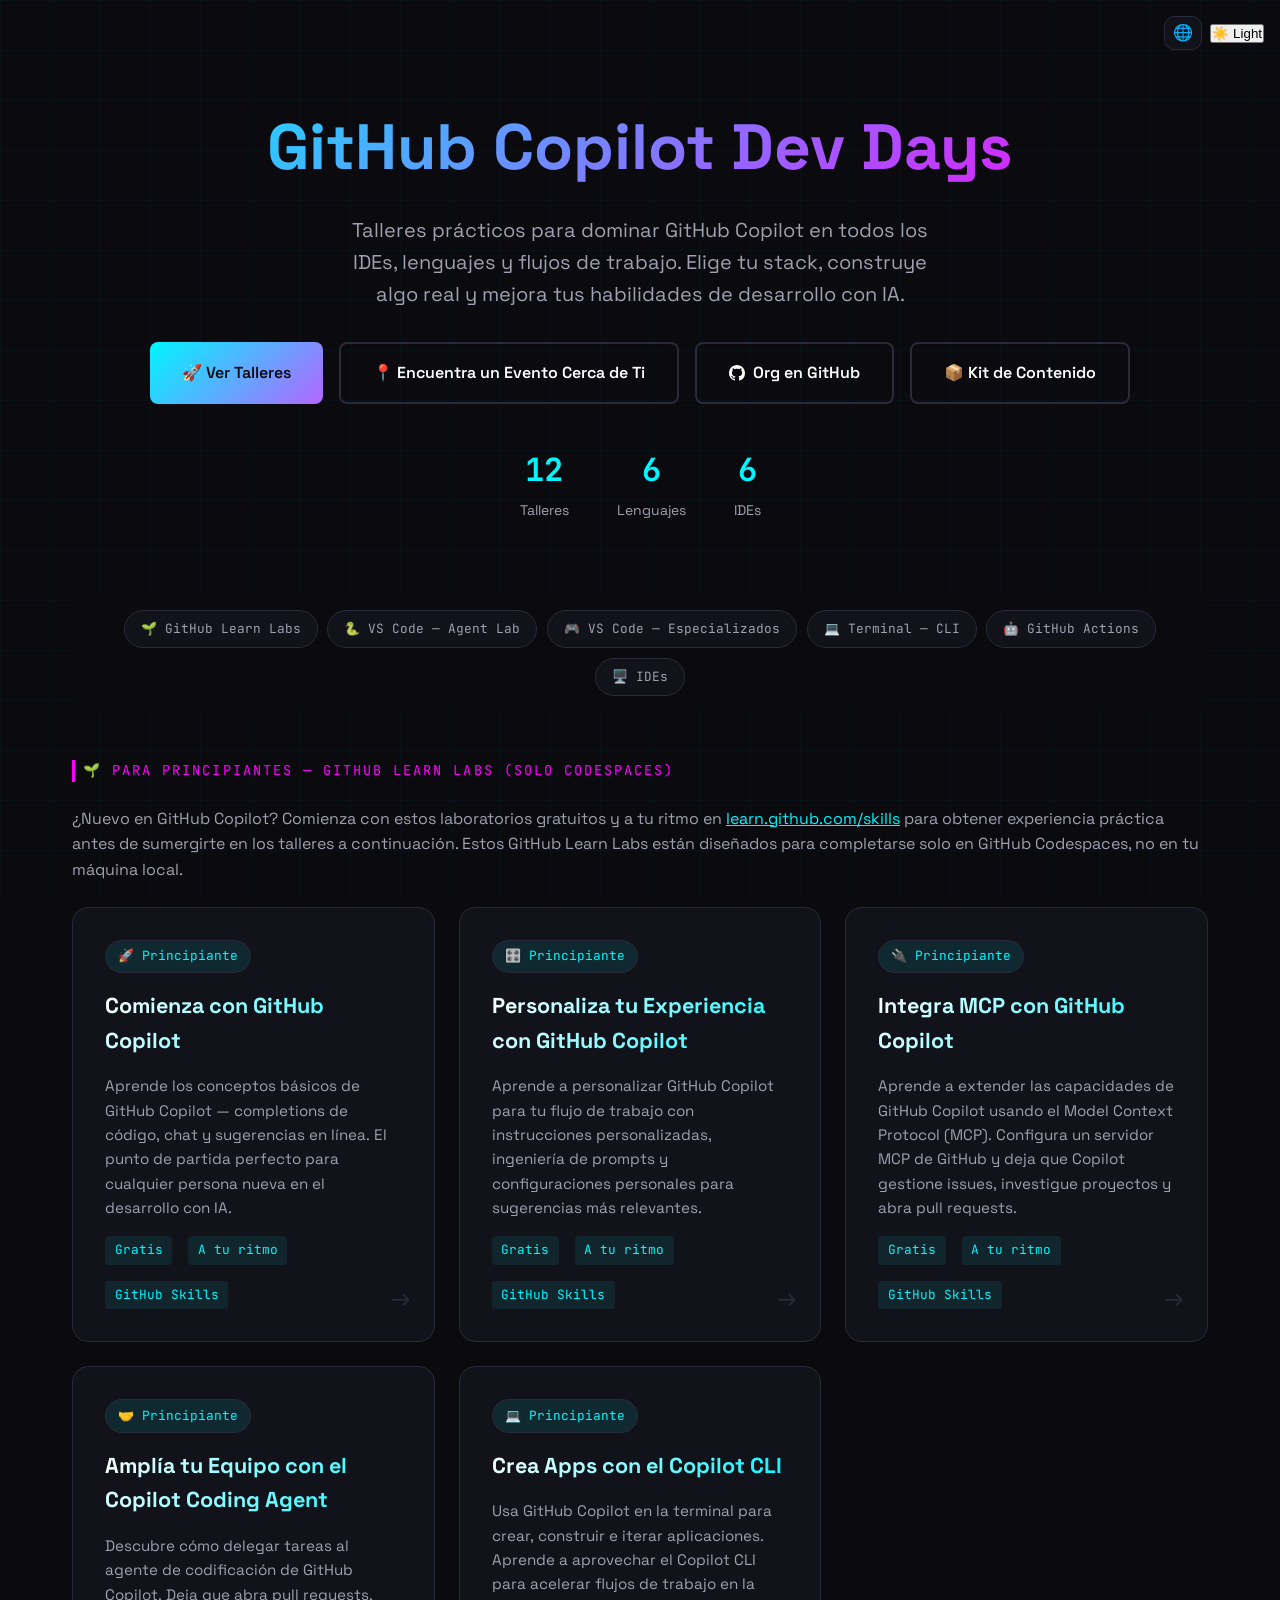
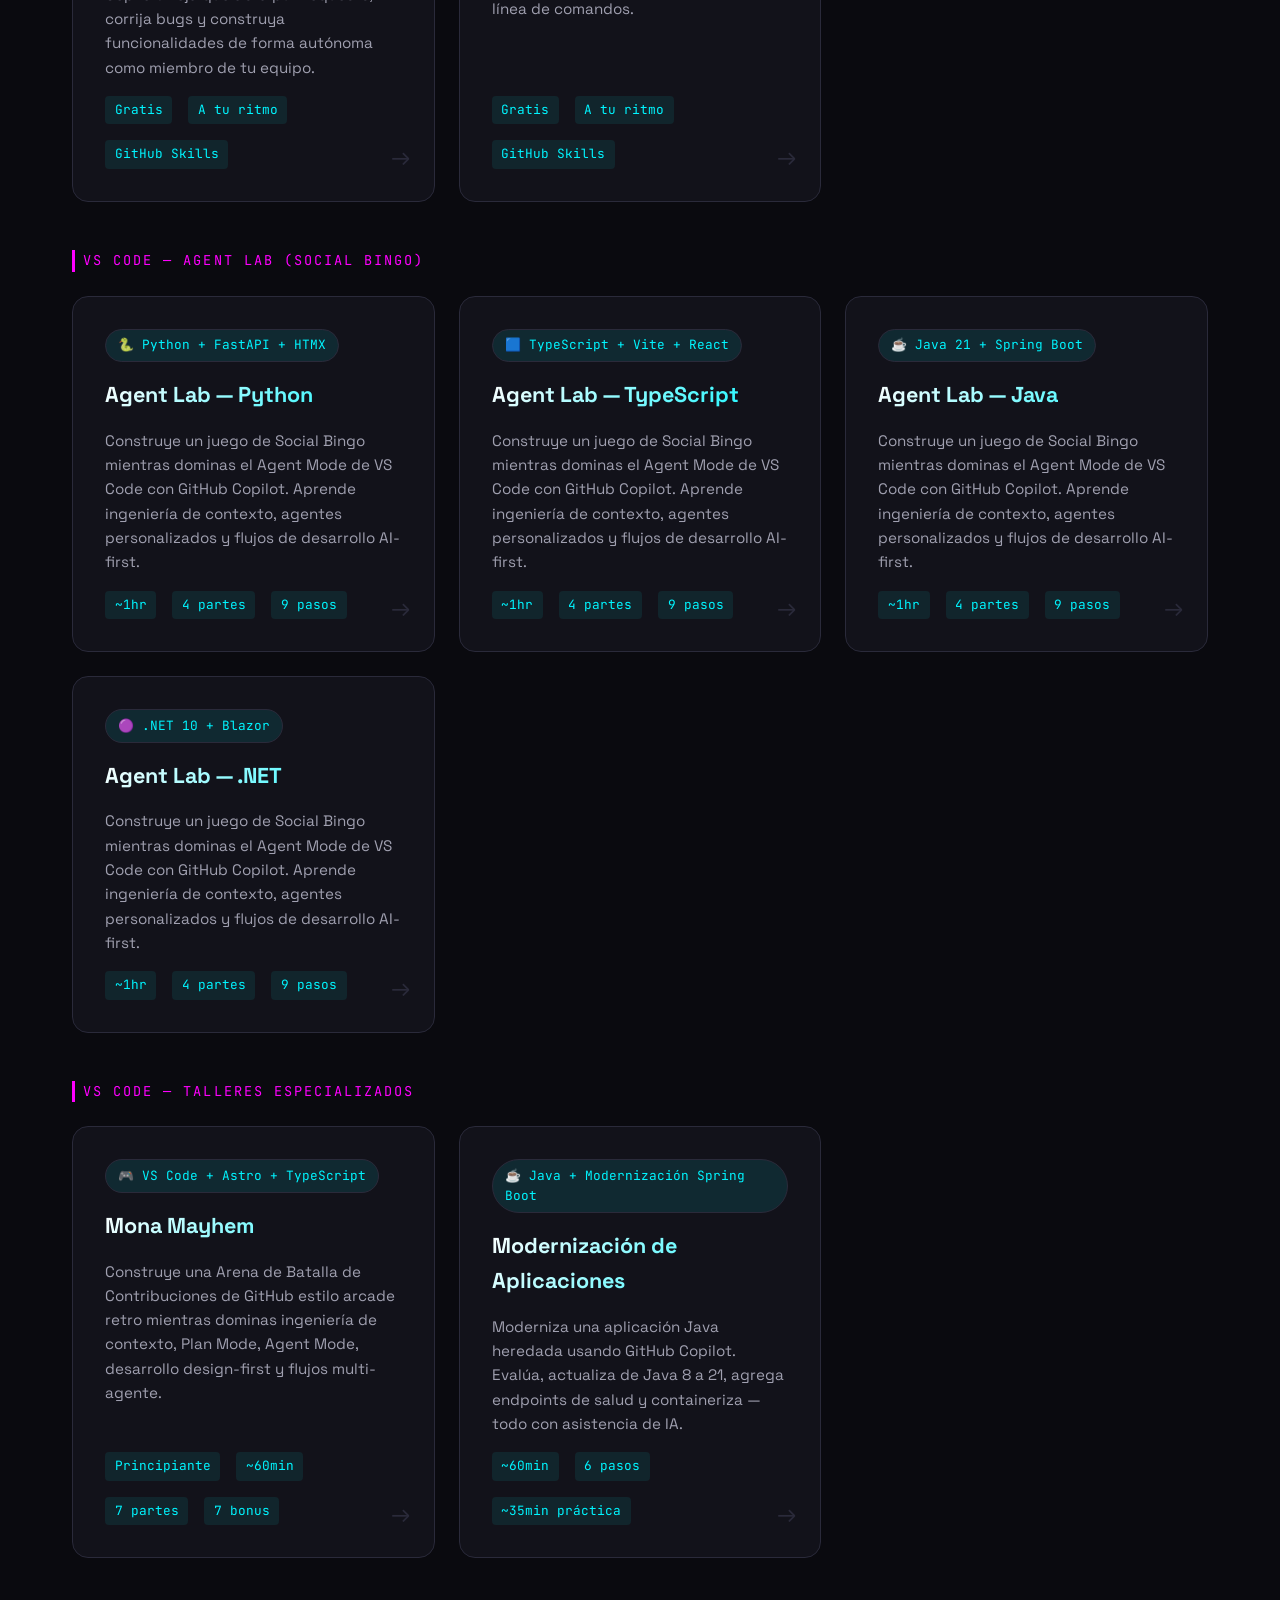
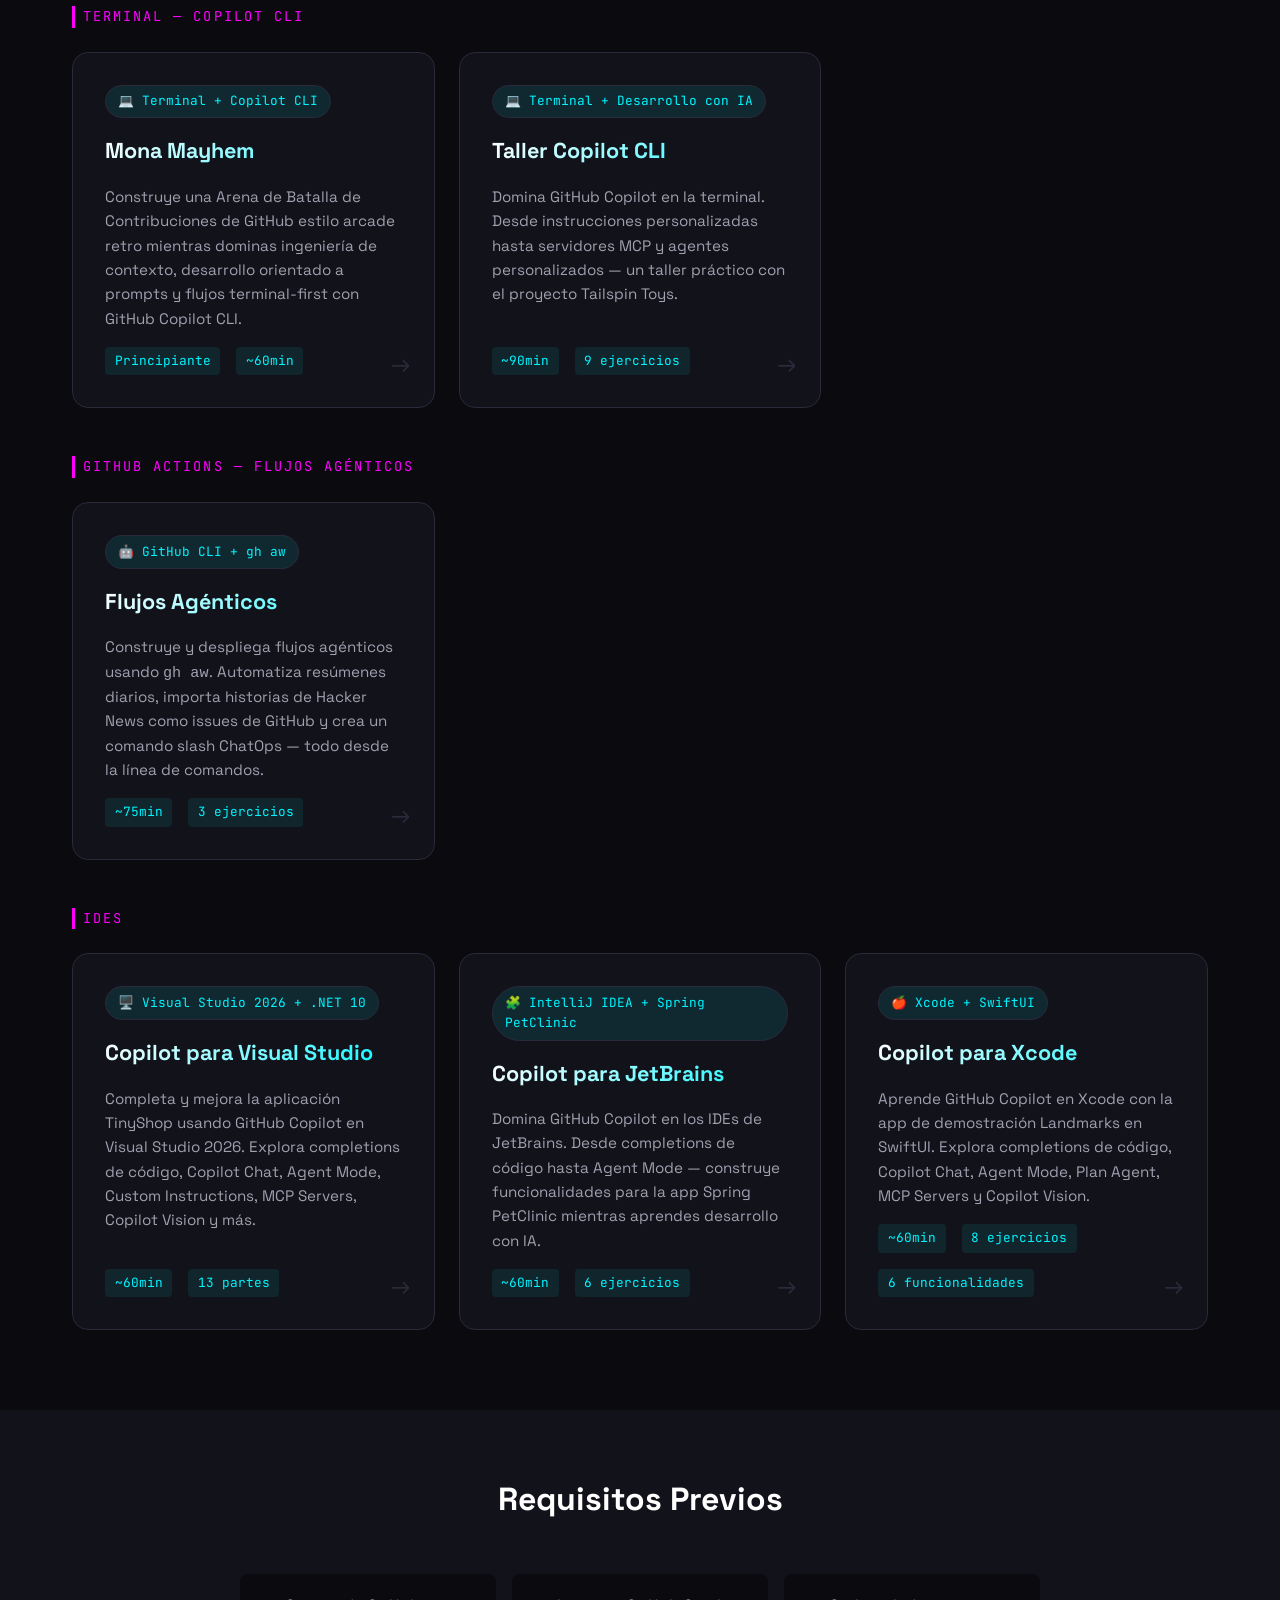
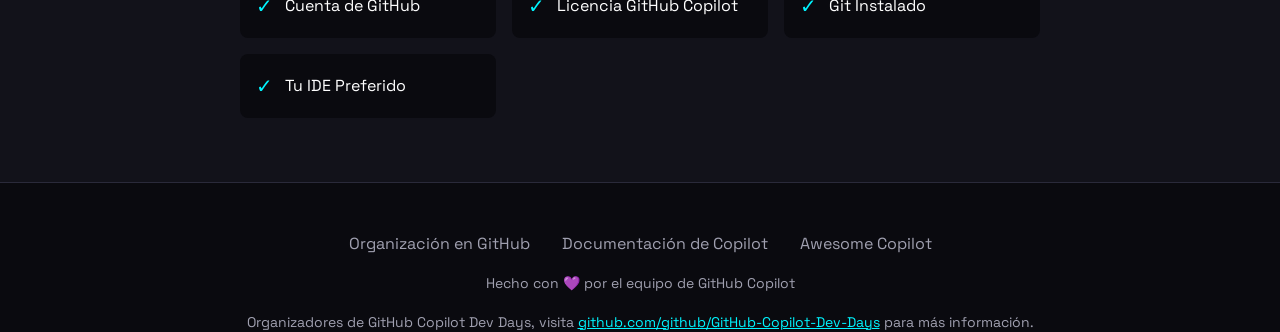
==== es/index.html @ 99388394 "Remove Google Analytics Co-authored-by: Copilot App <223556219+Copilot@users.noreply.github.com>  Co" ====
<!DOCTYPE html>
<html lang="es">
<head>
    <meta charset="UTF-8">
    <meta name="viewport" content="width=device-width, initial-scale=1.0">
    <title>GitHub Copilot Dev Days</title>
    <link rel="preconnect" href="https://fonts.googleapis.com">
    <link href="https://fonts.googleapis.com/css2?family=Space+Grotesk:wght@400;500;600;700&family=JetBrains+Mono:wght@400;600&display=swap" rel="stylesheet">
    <link rel="stylesheet" href="../styles.css">
    <link rel="stylesheet" href="../light-theme.css">
    <script src="../theme-toggle.js"></script>
    <link rel="alternate" hreflang="en" href="https://copilot-dev-days.github.io/">
    <link rel="alternate" hreflang="pt-BR" href="https://copilot-dev-days.github.io/pt_BR/">
    <link rel="alternate" hreflang="es" href="https://copilot-dev-days.github.io/es/">
    <link rel="alternate" hreflang="x-default" href="https://copilot-dev-days.github.io/">
    <style>
        .workshop-grid { display: grid; grid-template-columns: repeat(auto-fill, minmax(340px, 1fr)); gap: 1.5rem; max-width: 1200px; margin: 0 auto; }
        .workshop-card { background: var(--bg-card); border: 1px solid var(--border-color); border-radius: 16px; padding: 2rem; text-decoration: none; color: inherit; transition: all 0.3s ease; display: flex; flex-direction: column; gap: 1rem; position: relative; overflow: hidden; }
        .workshop-card:hover { border-color: var(--neon-magenta); transform: translateY(-6px); box-shadow: 0 20px 60px rgba(255,0,255,0.15); }
        .workshop-card::before { content: ''; position: absolute; top: 0; left: 0; right: 0; height: 3px; background: linear-gradient(90deg, var(--neon-cyan), var(--neon-magenta)); opacity: 0; transition: opacity 0.3s ease; }
        .workshop-card:hover::before { opacity: 1; }
        .card-badge { display: inline-block; padding: 0.35rem 0.75rem; background: rgba(0,245,255,0.1); border: 1px solid var(--border-color); border-radius: 50px; font-size: 0.8rem; color: var(--neon-cyan); font-family: 'JetBrains Mono', monospace; width: fit-content; }
        .card-title { font-size: 1.35rem; font-weight: 700; background: linear-gradient(135deg, var(--text-primary), var(--neon-cyan)); -webkit-background-clip: text; -webkit-text-fill-color: transparent; background-clip: text; }
        .card-desc { color: var(--text-secondary); font-size: 0.95rem; line-height: 1.6; flex: 1; }
        .card-meta { display: flex; gap: 1rem; flex-wrap: wrap; margin-top: auto; }
        .card-tag { font-family: 'JetBrains Mono', monospace; font-size: 0.8rem; color: var(--neon-cyan); padding: 0.25rem 0.6rem; background: rgba(0,245,255,0.08); border-radius: 4px; }
        .card-arrow { position: absolute; bottom: 1.5rem; right: 1.5rem; font-size: 1.5rem; color: var(--border-color); transition: all 0.3s ease; }
        .workshop-card:hover .card-arrow { color: var(--neon-magenta); transform: translateX(4px); }
        .section-subtitle { text-align: center; color: var(--text-secondary); max-width: 700px; margin: -1.5rem auto 3rem; font-size: 1.1rem; }
        .category-label { font-size: 0.85rem; text-transform: uppercase; letter-spacing: 0.15em; color: var(--neon-magenta); font-family: 'JetBrains Mono', monospace; margin-bottom: 1.5rem; padding-left: 0.5rem; border-left: 3px solid var(--neon-magenta); }
        .category-section { margin-bottom: 3rem; scroll-margin-top: 5rem; }
        .learn-labs-intro { text-align: left; margin: 0 0 1.5rem; color: var(--text-secondary); font-size: 1rem; line-height: 1.6; }
        .category-nav { display: flex; flex-wrap: wrap; justify-content: center; gap: 0.6rem; max-width: 1200px; margin: 0 auto 3rem; padding: 0 2rem; position: sticky; top: 0; z-index: 100; background: var(--bg-dark); padding-top: 1rem; padding-bottom: 1rem; }
        [data-theme="light"] .category-nav { background: var(--bg-dark); }
        .category-pill { display: inline-flex; align-items: center; gap: 0.4rem; padding: 0.5rem 1rem; background: var(--bg-card); border: 1px solid var(--border-color); border-radius: 50px; color: var(--text-secondary); font-family: 'JetBrains Mono', monospace; font-size: 0.8rem; text-decoration: none; transition: all 0.3s ease; cursor: pointer; white-space: nowrap; }
        .category-pill:hover, .category-pill.active { border-color: var(--neon-cyan); color: var(--neon-cyan); background: rgba(0,245,255,0.08); }
        @media (max-width: 768px) { .category-nav { gap: 0.4rem; } .category-pill { font-size: 0.7rem; padding: 0.4rem 0.75rem; } }
        .org-link { display: inline-flex; align-items: center; gap: 0.5rem; color: var(--text-secondary); text-decoration: none; font-size: 0.9rem; transition: color 0.3s ease; }
        .org-link:hover { color: var(--neon-cyan); }
        .org-link svg { width: 20px; height: 20px; fill: currentColor; }
        @media (max-width: 768px) {
            .workshop-grid { grid-template-columns: 1fr; }
        }
    </style>
</head>
<body>
    <div style="position:fixed;top:1rem;right:1rem;z-index:1000;display:flex;gap:0.5rem;align-items:center;">
        <div class="locale-picker" id="localePicker">
            <button type="button" class="locale-toggle" aria-haspopup="listbox" aria-expanded="false" aria-label="Seleccionar idioma">🌐</button>
            <ul role="listbox" aria-label="Idioma">
                <li role="option" data-locale="en" aria-selected="false">🇬🇧 English</li>
                <li role="option" data-locale="es" aria-selected="true" class="active">🇪🇸 Español</li>
                <li role="option" data-locale="pt-BR" aria-selected="false">🇧🇷 Português (Brasil)</li>
            </ul>
        </div>
        <button class="theme-toggle" onclick="toggleTheme()">☀️ Light</button>
    </div>

    <section class="hero">
        <div class="container">
            <h1>GitHub Copilot Dev Days</h1>
            <p class="hero-subtitle">Talleres prácticos para dominar GitHub Copilot en todos los IDEs, lenguajes y flujos de trabajo. Elige tu stack, construye algo real y mejora tus habilidades de desarrollo con IA.</p>
            <div class="hero-cta">
                <a href="#workshops" class="btn btn-primary">🚀 Ver Talleres</a>
                <a href="https://luma.com/githubcopilotdevdays" class="btn btn-secondary" target="_blank">📍 Encuentra un Evento Cerca de Ti</a>
                <a href="https://github.com/copilot-dev-days" class="btn btn-secondary" target="_blank">
                    <svg width="16" height="16" viewBox="0 0 16 16" fill="currentColor"><path d="M8 0C3.58 0 0 3.58 0 8c0 3.54 2.29 6.53 5.47 7.59.4.07.55-.17.55-.38 0-.19-.01-.82-.01-1.49-2.01.37-2.53-.49-2.69-.94-.09-.23-.48-.94-.82-1.13-.28-.15-.68-.52-.01-.53.63-.01 1.08.58 1.23.82.72 1.21 1.87.87 2.33.66.07-.52.28-.87.51-1.07-1.78-.2-3.64-.89-3.64-3.95 0-.87.31-1.59.82-2.15-.08-.2-.36-1.02.08-2.12 0 0 .67-.21 2.2.82.64-.18 1.32-.27 2-.27.68 0 1.36.09 2 .27 1.53-1.04 2.2-.82 2.2-.82.44 1.1.16 1.92.08 2.12.51.56.82 1.27.82 2.15 0 3.07-1.87 3.75-3.65 3.95.29.25.54.73.54 1.48 0 1.07-.01 1.93-.01 2.2 0 .21.15.46.55.38A8.013 8.013 0 0016 8c0-4.42-3.58-8-8-8z"/></svg>
                    Org en GitHub
                </a>
                <a href="https://github.com/github/GitHub-Copilot-Dev-Days" class="btn btn-secondary" target="_blank">📦 Kit de Contenido</a>
            </div>
            <div class="stats">
                <div class="stat">
                    <div class="stat-value">12</div>
                    <div class="stat-label">Talleres</div>
                </div>
                <div class="stat">
                    <div class="stat-value">6</div>
                    <div class="stat-label">Lenguajes</div>
                </div>
                <div class="stat">
                    <div class="stat-value">6</div>
                    <div class="stat-label">IDEs</div>
                </div>
            </div>
        </div>
    </section>

    <section class="features" id="workshops">
        <div class="container">
            <nav class="category-nav" aria-label="Categorías de talleres">
                <a href="#cat-learn-labs" class="category-pill">🌱 GitHub Learn Labs</a>
                <a href="#cat-agent-lab" class="category-pill">🐍 VS Code — Agent Lab</a>
                <a href="#cat-specialized" class="category-pill">🎮 VS Code — Especializados</a>
                <a href="#cat-terminal" class="category-pill">💻 Terminal — CLI</a>
                <a href="#cat-actions" class="category-pill">🤖 GitHub Actions</a>
                <a href="#cat-ides" class="category-pill">🖥️ IDEs</a>
            </nav>

            <div class="category-section" id="cat-learn-labs">
                <div class="category-label">🌱 Para Principiantes — GitHub Learn Labs (solo Codespaces)</div>
                <p class="learn-labs-intro">¿Nuevo en GitHub Copilot? Comienza con estos laboratorios gratuitos y a tu ritmo en <a href="https://learn.github.com/skills" target="_blank" style="color:var(--neon-cyan);">learn.github.com/skills</a> para obtener experiencia práctica antes de sumergirte en los talleres a continuación. Estos GitHub Learn Labs están diseñados para completarse solo en GitHub Codespaces, no en tu máquina local.</p>
                <div class="workshop-grid">
                    <a href="https://github.com/skills/getting-started-with-github-copilot" class="workshop-card" target="_blank">
                        <span class="card-badge">🚀 Principiante</span>
                        <div class="card-title">Comienza con GitHub Copilot</div>
                        <p class="card-desc">Aprende los conceptos básicos de GitHub Copilot — completions de código, chat y sugerencias en línea. El punto de partida perfecto para cualquier persona nueva en el desarrollo con IA.</p>
                        <div class="card-meta">
                            <span class="card-tag">Gratis</span>
                            <span class="card-tag">A tu ritmo</span>
                            <span class="card-tag">GitHub Skills</span>
                        </div>
                        <span class="card-arrow">→</span>
                    </a>
                    <a href="https://github.com/skills/customize-your-github-copilot-experience" class="workshop-card" target="_blank">
                        <span class="card-badge">🎛️ Principiante</span>
                        <div class="card-title">Personaliza tu Experiencia con GitHub Copilot</div>
                        <p class="card-desc">Aprende a personalizar GitHub Copilot para tu flujo de trabajo con instrucciones personalizadas, ingeniería de prompts y configuraciones personales para sugerencias más relevantes.</p>
                        <div class="card-meta">
                            <span class="card-tag">Gratis</span>
                            <span class="card-tag">A tu ritmo</span>
                            <span class="card-tag">GitHub Skills</span>
                        </div>
                        <span class="card-arrow">→</span>
                    </a>
                    <a href="https://github.com/skills/integrate-mcp-with-copilot" class="workshop-card" target="_blank">
                        <span class="card-badge">🔌 Principiante</span>
                        <div class="card-title">Integra MCP con GitHub Copilot</div>
                        <p class="card-desc">Aprende a extender las capacidades de GitHub Copilot usando el Model Context Protocol (MCP). Configura un servidor MCP de GitHub y deja que Copilot gestione issues, investigue proyectos y abra pull requests.</p>
                        <div class="card-meta">
                            <span class="card-tag">Gratis</span>
                            <span class="card-tag">A tu ritmo</span>
                            <span class="card-tag">GitHub Skills</span>
                        </div>
                        <span class="card-arrow">→</span>
                    </a>
                    <a href="https://github.com/skills/expand-your-team-with-copilot" class="workshop-card" target="_blank">
                        <span class="card-badge">🤝 Principiante</span>
                        <div class="card-title">Amplía tu Equipo con el Copilot Coding Agent</div>
                        <p class="card-desc">Descubre cómo delegar tareas al agente de codificación de GitHub Copilot. Deja que abra pull requests, corrija bugs y construya funcionalidades de forma autónoma como miembro de tu equipo.</p>
                        <div class="card-meta">
                            <span class="card-tag">Gratis</span>
                            <span class="card-tag">A tu ritmo</span>
                            <span class="card-tag">GitHub Skills</span>
                        </div>
                        <span class="card-arrow">→</span>
                    </a>
                    <a href="https://github.com/skills/create-applications-with-the-copilot-cli" class="workshop-card" target="_blank">
                        <span class="card-badge">💻 Principiante</span>
                        <div class="card-title">Crea Apps con el Copilot CLI</div>
                        <p class="card-desc">Usa GitHub Copilot en la terminal para crear, construir e iterar aplicaciones. Aprende a aprovechar el Copilot CLI para acelerar flujos de trabajo en la línea de comandos.</p>
                        <div class="card-meta">
                            <span class="card-tag">Gratis</span>
                            <span class="card-tag">A tu ritmo</span>
                            <span class="card-tag">GitHub Skills</span>
                        </div>
                        <span class="card-arrow">→</span>
                    </a>
                </div>
            </div>

            <div class="category-section" id="cat-agent-lab">
                <div class="category-label">VS Code — Agent Lab (Social Bingo)</div>
                <div class="workshop-grid">
                    <a href="https://copilot-dev-days.github.io/agent-lab-python/es/" class="workshop-card">
                        <span class="card-badge">🐍 Python + FastAPI + HTMX</span>
                        <div class="card-title">Agent Lab — Python</div>
                        <p class="card-desc">Construye un juego de Social Bingo mientras dominas el Agent Mode de VS Code con GitHub Copilot. Aprende ingeniería de contexto, agentes personalizados y flujos de desarrollo AI-first.</p>
                        <div class="card-meta">
                            <span class="card-tag">~1hr</span>
                            <span class="card-tag">4 partes</span>
                            <span class="card-tag">9 pasos</span>
                        </div>
                        <span class="card-arrow">→</span>
                    </a>
                    <a href="https://copilot-dev-days.github.io/agent-lab-typescript/es/" class="workshop-card">
                        <span class="card-badge">🟦 TypeScript + Vite + React</span>
                        <div class="card-title">Agent Lab — TypeScript</div>
                        <p class="card-desc">Construye un juego de Social Bingo mientras dominas el Agent Mode de VS Code con GitHub Copilot. Aprende ingeniería de contexto, agentes personalizados y flujos de desarrollo AI-first.</p>
                        <div class="card-meta">
                            <span class="card-tag">~1hr</span>
                            <span class="card-tag">4 partes</span>
                            <span class="card-tag">9 pasos</span>
                        </div>
                        <span class="card-arrow">→</span>
                    </a>
                    <a href="https://copilot-dev-days.github.io/agent-lab-java/es/" class="workshop-card">
                        <span class="card-badge">☕ Java 21 + Spring Boot</span>
                        <div class="card-title">Agent Lab — Java</div>
                        <p class="card-desc">Construye un juego de Social Bingo mientras dominas el Agent Mode de VS Code con GitHub Copilot. Aprende ingeniería de contexto, agentes personalizados y flujos de desarrollo AI-first.</p>
                        <div class="card-meta">
                            <span class="card-tag">~1hr</span>
                            <span class="card-tag">4 partes</span>
                            <span class="card-tag">9 pasos</span>
                        </div>
                        <span class="card-arrow">→</span>
                    </a>
                    <a href="https://copilot-dev-days.github.io/agent-lab-dotnet/es/" class="workshop-card">
                        <span class="card-badge">🟣 .NET 10 + Blazor</span>
                        <div class="card-title">Agent Lab — .NET</div>
                        <p class="card-desc">Construye un juego de Social Bingo mientras dominas el Agent Mode de VS Code con GitHub Copilot. Aprende ingeniería de contexto, agentes personalizados y flujos de desarrollo AI-first.</p>
                        <div class="card-meta">
                            <span class="card-tag">~1hr</span>
                            <span class="card-tag">4 partes</span>
                            <span class="card-tag">9 pasos</span>
                        </div>
                        <span class="card-arrow">→</span>
                    </a>
                </div>
            </div>

            <div class="category-section" id="cat-specialized">
                <div class="category-label">VS Code — Talleres Especializados</div>
                <div class="workshop-grid">
                    <a href="https://copilot-dev-days.github.io/mona-mayhem/?track=vscode" class="workshop-card">
                        <span class="card-badge">🎮 VS Code + Astro + TypeScript</span>
                        <div class="card-title">Mona Mayhem</div>
                        <p class="card-desc">Construye una Arena de Batalla de Contribuciones de GitHub estilo arcade retro mientras dominas ingeniería de contexto, Plan Mode, Agent Mode, desarrollo design-first y flujos multi-agente.</p>
                        <div class="card-meta">
                            <span class="card-tag">Principiante</span>
                            <span class="card-tag">~60min</span>
                            <span class="card-tag">7 partes</span>
                            <span class="card-tag">7 bonus</span>
                        </div>
                        <span class="card-arrow">→</span>
                    </a>
                    <a href="https://copilot-dev-days.github.io/appmod-workshop-java/es/" class="workshop-card">
                        <span class="card-badge">☕ Java + Modernización Spring Boot</span>
                        <div class="card-title">Modernización de Aplicaciones</div>
                        <p class="card-desc">Moderniza una aplicación Java heredada usando GitHub Copilot. Evalúa, actualiza de Java 8 a 21, agrega endpoints de salud y containeriza — todo con asistencia de IA.</p>
                        <div class="card-meta">
                            <span class="card-tag">~60min</span>
                            <span class="card-tag">6 pasos</span>
                            <span class="card-tag">~35min práctica</span>
                        </div>
                        <span class="card-arrow">→</span>
                    </a>
                </div>
            </div>

            <div class="category-section" id="cat-terminal">
                <div class="category-label">Terminal — Copilot CLI</div>
                <div class="workshop-grid">
                    <a href="https://copilot-dev-days.github.io/mona-mayhem/?track=cli" class="workshop-card">
                        <span class="card-badge">💻 Terminal + Copilot CLI</span>
                        <div class="card-title">Mona Mayhem</div>
                        <p class="card-desc">Construye una Arena de Batalla de Contribuciones de GitHub estilo arcade retro mientras dominas ingeniería de contexto, desarrollo orientado a prompts y flujos terminal-first con GitHub Copilot CLI.</p>
                        <div class="card-meta">
                            <span class="card-tag">Principiante</span>
                            <span class="card-tag">~60min</span>
                        </div>
                        <span class="card-arrow">→</span>
                    </a>
                    <a href="https://copilot-dev-days.github.io/tailspin-toys-workshop/es/" class="workshop-card">
                        <span class="card-badge">💻 Terminal + Desarrollo con IA</span>
                        <div class="card-title">Taller Copilot CLI</div>
                        <p class="card-desc">Domina GitHub Copilot en la terminal. Desde instrucciones personalizadas hasta servidores MCP y agentes personalizados — un taller práctico con el proyecto Tailspin Toys.</p>
                        <div class="card-meta">
                            <span class="card-tag">~90min</span>
                            <span class="card-tag">9 ejercicios</span>
                        </div>
                        <span class="card-arrow">→</span>
                    </a>
                </div>
            </div>

            <div class="category-section" id="cat-actions">
                <div class="category-label">GitHub Actions — Flujos Agénticos</div>
                <div class="workshop-grid">
                    <a href="https://copilot-dev-days.github.io/agentic-workflows-workshop/es/" class="workshop-card">
                        <span class="card-badge">🤖 GitHub CLI + gh aw</span>
                        <div class="card-title">Flujos Agénticos</div>
                        <p class="card-desc">Construye y despliega flujos agénticos usando <code>gh aw</code>. Automatiza resúmenes diarios, importa historias de Hacker News como issues de GitHub y crea un comando slash ChatOps — todo desde la línea de comandos.</p>
                        <div class="card-meta">
                            <span class="card-tag">~75min</span>
                            <span class="card-tag">3 ejercicios</span>
                        </div>
                        <span class="card-arrow">→</span>
                    </a>
                </div>
            </div>

            <div class="category-section" id="cat-ides">
                <div class="category-label">IDEs</div>
                <div class="workshop-grid">
                    <a href="https://dotnet-presentations.github.io/visual-studio-github-copilot-lab/" class="workshop-card">
                        <span class="card-badge">🖥️ Visual Studio 2026 + .NET 10</span>
                        <div class="card-title">Copilot para Visual Studio</div>
                        <p class="card-desc">Completa y mejora la aplicación TinyShop usando GitHub Copilot en Visual Studio 2026. Explora completions de código, Copilot Chat, Agent Mode, Custom Instructions, MCP Servers, Copilot Vision y más.</p>
                        <div class="card-meta">
                            <span class="card-tag">~60min</span>
                            <span class="card-tag">13 partes</span>
                        </div>
                        <span class="card-arrow">→</span>
                    </a>
                    <a href="https://copilot-dev-days.github.io/jetbrains-workshop/es/" class="workshop-card">
                        <span class="card-badge">🧩 IntelliJ IDEA + Spring PetClinic</span>
                        <div class="card-title">Copilot para JetBrains</div>
                        <p class="card-desc">Domina GitHub Copilot en los IDEs de JetBrains. Desde completions de código hasta Agent Mode — construye funcionalidades para la app Spring PetClinic mientras aprendes desarrollo con IA.</p>
                        <div class="card-meta">
                            <span class="card-tag">~60min</span>
                            <span class="card-tag">6 ejercicios</span>
                        </div>
                        <span class="card-arrow">→</span>
                    </a>
                    <a href="https://copilot-dev-days.github.io/xcode-workshop/es/" class="workshop-card">
                        <span class="card-badge">🍎 Xcode + SwiftUI</span>
                        <div class="card-title">Copilot para Xcode</div>
                        <p class="card-desc">Aprende GitHub Copilot en Xcode con la app de demostración Landmarks en SwiftUI. Explora completions de código, Copilot Chat, Agent Mode, Plan Agent, MCP Servers y Copilot Vision.</p>
                        <div class="card-meta">
                            <span class="card-tag">~60min</span>
                            <span class="card-tag">8 ejercicios</span>
                            <span class="card-tag">6 funcionalidades</span>
                        </div>
                        <span class="card-arrow">→</span>
                    </a>
                </div>
            </div>
        </div>
    </section>

    <section class="prereqs">
        <div class="container">
            <h2 class="section-title">Requisitos Previos</h2>
            <div class="prereqs-grid">
                <div class="prereq-item">
                    <span class="prereq-check">✓</span>
                    <span>Cuenta de GitHub</span>
                </div>
                <div class="prereq-item">
                    <span class="prereq-check">✓</span>
                    <span>Licencia GitHub Copilot</span>
                </div>
                <div class="prereq-item">
                    <span class="prereq-check">✓</span>
                    <span>Git Instalado</span>
                </div>
                <div class="prereq-item">
                    <span class="prereq-check">✓</span>
                    <span>Tu IDE Preferido</span>
                </div>
            </div>
        </div>
    </section>

    <footer>
        <div class="container">
            <div class="footer-links">
                <a href="https://github.com/copilot-dev-days" target="_blank">Organización en GitHub</a>
                <a href="https://docs.github.com/en/copilot" target="_blank">Documentación de Copilot</a>
                <a href="https://github.com/github/awesome-copilot" target="_blank">Awesome Copilot</a>
            </div>
            <p class="footer-credit">Hecho con 💜 por el equipo de GitHub Copilot</p>
            <p class="footer-credit" style="margin-top: 1rem;">Organizadores de GitHub Copilot Dev Days, visita <a href="https://github.com/github/GitHub-Copilot-Dev-Days/" target="_blank" style="color: var(--neon-cyan);">github.com/github/GitHub-Copilot-Dev-Days</a> para más información.</p>
        </div>
    </footer>
    <script>
        document.querySelectorAll('.category-pill').forEach(pill => {
            pill.addEventListener('click', e => {
                e.preventDefault();
                const target = document.querySelector(pill.getAttribute('href'));
                if (target) target.scrollIntoView({ behavior: 'smooth' });
            });
        });
        const pills = document.querySelectorAll('.category-pill');
        const sections = document.querySelectorAll('.category-section[id]');
        window.addEventListener('scroll', () => {
            let current = '';
            sections.forEach(s => { if (window.scrollY >= s.offsetTop - 120) current = s.id; });
            pills.forEach(p => p.classList.toggle('active', p.getAttribute('href') === '#' + current));
        });
    </script>
    <script>
(function () {
  var match = location.pathname.match(/^\/(pt_BR|es)\//);
  var locale = match ? match[1] : 'en';
  var picker = document.getElementById('localePicker');
  if (!picker) return;
  var toggleBtn = picker.querySelector('.locale-toggle');
  var list = picker.querySelector('ul');
  list.querySelectorAll('li').forEach(function(li) {
    var liLocale = li.dataset.locale === 'pt-BR' ? 'pt_BR' : li.dataset.locale;
    if (liLocale === locale) { li.classList.add('active'); li.setAttribute('aria-selected','true'); }
    else { li.classList.remove('active'); li.setAttribute('aria-selected','false'); }
  });
  function open() { list.style.display='block'; toggleBtn.setAttribute('aria-expanded','true'); }
  function close() { list.style.display='none'; toggleBtn.setAttribute('aria-expanded','false'); }
  toggleBtn.addEventListener('click', function(e) { e.stopPropagation(); list.style.display==='block' ? close() : open(); });
  document.addEventListener('click', close);
  document.addEventListener('keydown', function(e) { if (e.key==='Escape') close(); });
  list.querySelectorAll('li').forEach(function(li) {
    li.addEventListener('click', function(e) {
      e.stopPropagation();
      var target = li.dataset.locale === 'pt-BR' ? 'pt_BR' : li.dataset.locale;
      if (target === locale) { close(); return; }
      var path = location.pathname;
      if (locale !== 'en') path = path.replace(new RegExp('^/' + locale), '');
      if (target !== 'en') path = '/' + target + path;
      localStorage.setItem('preferred-locale', target);
      window.location.href = path;
    });
  });
})();
</script>
</body>
</html>
---- styles.css ----
:root {
    --bg-dark: #0a0a0f;
    --bg-card: #12121a;
    --neon-cyan: #00f5ff;
    --neon-magenta: #ff00ff;
    --neon-purple: #b366ff;
    --text-primary: #ffffff;
    --text-secondary: #a0a0b0;
    --border-color: #2a2a3a;
}
* { margin: 0; padding: 0; box-sizing: border-box; }
body { font-family: 'Space Grotesk', sans-serif; background: var(--bg-dark); color: var(--text-primary); line-height: 1.6; min-height: 100vh; }
body::before { content: ''; position: fixed; top: 0; left: 0; width: 100%; height: 100%; background: linear-gradient(90deg, rgba(0,245,255,0.03) 1px, transparent 1px), linear-gradient(rgba(0,245,255,0.03) 1px, transparent 1px); background-size: 50px 50px; pointer-events: none; z-index: -1; }
.container { max-width: 1200px; margin: 0 auto; padding: 0 2rem; }
.hero { padding: 6rem 0 2.5rem; text-align: center; position: relative; }
.hero-badge { display: inline-block; padding: 0.5rem 1rem; background: rgba(0,245,255,0.1); border: 1px solid var(--neon-cyan); border-radius: 50px; font-size: 0.875rem; color: var(--neon-cyan); margin-bottom: 2rem; font-family: 'JetBrains Mono', monospace; }
.hero h1 { font-size: clamp(2.5rem, 6vw, 4rem); font-weight: 700; margin-bottom: 1rem; background: linear-gradient(135deg, var(--neon-cyan), var(--neon-magenta)); -webkit-background-clip: text; -webkit-text-fill-color: transparent; background-clip: text; }
.hero-subtitle { font-size: 1.25rem; color: var(--text-secondary); max-width: 600px; margin: 0 auto 2rem; }
.hero-cta { display: flex; gap: 1rem; justify-content: center; flex-wrap: wrap; }
.btn { display: inline-flex; align-items: center; gap: 0.5rem; padding: 1rem 2rem; border-radius: 8px; font-weight: 600; text-decoration: none; transition: all 0.3s ease; font-size: 1rem; }
.btn-primary { background: linear-gradient(135deg, var(--neon-cyan), var(--neon-purple)); color: var(--bg-dark); }
.btn-primary:hover { transform: translateY(-2px); box-shadow: 0 10px 40px rgba(0,245,255,0.3); }
.btn-secondary { background: transparent; border: 2px solid var(--border-color); color: var(--text-primary); }
.btn-secondary:hover { border-color: var(--neon-cyan); color: var(--neon-cyan); }
.stats { display: flex; justify-content: center; gap: 3rem; margin-top: 2.5rem; flex-wrap: wrap; }
.stat { text-align: center; }
.stat-value { font-size: 2rem; font-weight: 700; color: var(--neon-cyan); font-family: 'JetBrains Mono', monospace; }
.stat-label { font-size: 0.875rem; color: var(--text-secondary); margin-top: 0.25rem; }
.features { padding: 2rem 0; }
.section-title { font-size: 2rem; text-align: center; margin-bottom: 3rem; }
.features-grid { display: grid; grid-template-columns: repeat(auto-fit, minmax(280px, 1fr)); gap: 1.5rem; }
.feature-card { background: var(--bg-card); border: 1px solid var(--border-color); border-radius: 12px; padding: 2rem; transition: all 0.3s ease; }
.feature-card:hover { border-color: var(--neon-cyan); transform: translateY(-4px); }
.feature-icon { font-size: 2.5rem; margin-bottom: 1rem; }
.feature-card h3 { font-size: 1.25rem; margin-bottom: 0.5rem; }
.feature-card p { color: var(--text-secondary); font-size: 0.95rem; }
.workshop { padding: 4rem 0; }
.parts-list { display: flex; flex-direction: column; gap: 1rem; max-width: 800px; margin: 0 auto; }
.part-card { display: flex; align-items: center; gap: 1.5rem; background: var(--bg-card); border: 1px solid var(--border-color); border-radius: 12px; padding: 1.5rem; text-decoration: none; color: inherit; transition: all 0.3s ease; }
.part-card:hover { border-color: var(--neon-magenta); background: rgba(255,0,255,0.05); }
.part-number { width: 50px; height: 50px; display: flex; align-items: center; justify-content: center; background: linear-gradient(135deg, var(--neon-cyan), var(--neon-magenta)); border-radius: 12px; font-weight: 700; font-size: 1.25rem; color: var(--bg-dark); flex-shrink: 0; }
.part-content { flex: 1; }
.part-content h3 { font-size: 1.1rem; margin-bottom: 0.25rem; }
.part-content p { color: var(--text-secondary); font-size: 0.9rem; }
.part-time { font-family: 'JetBrains Mono', monospace; font-size: 0.875rem; color: var(--neon-cyan); padding: 0.25rem 0.75rem; background: rgba(0,245,255,0.1); border-radius: 50px; }
.prereqs { padding: 4rem 0; background: var(--bg-card); }
.prereqs-grid { display: grid; grid-template-columns: repeat(auto-fit, minmax(200px, 1fr)); gap: 1rem; max-width: 800px; margin: 0 auto; }
.prereq-item { display: flex; align-items: center; gap: 0.75rem; padding: 1rem; background: var(--bg-dark); border-radius: 8px; }
.prereq-check { color: var(--neon-cyan); font-size: 1.25rem; }
footer { padding: 3rem 0 0; text-align: center; border-top: 1px solid var(--border-color); }
.footer-links { display: flex; justify-content: center; gap: 2rem; margin-bottom: 1rem; flex-wrap: wrap; }
.footer-links a { color: var(--text-secondary); text-decoration: none; transition: color 0.3s ease; }
.footer-links a:hover { color: var(--neon-cyan); }
.footer-credit { color: var(--text-secondary); font-size: 0.875rem; }
.subfooter-bar { margin-top: 3rem; background-color: var(--bg-card); border-top: 1px solid var(--border-color); }
.subfooter { display: flex; align-items: center; flex-direction: column; gap: 1rem; max-width: 1280px; margin: 0 auto; padding: 2rem 1.5rem; color: var(--text-secondary); text-align: left; }
.subfooter ul { list-style: none; }
.subfooter a { color: inherit; text-decoration: none; }
.subfooter a:hover { color: var(--text-primary); text-decoration: underline; }
.subfooter-legal-nav { color: var(--text-secondary); font-family: 'JetBrains Mono', monospace; font-size: 0.75rem; font-weight: 600; line-height: 1.5; }
.subfooter-legal { display: flex; align-items: center; justify-content: center; flex-wrap: wrap; gap: 1rem 1.25rem; text-transform: uppercase; }
.subfooter-copyright { white-space: nowrap; }
.social-links { display: flex; align-items: center; justify-content: center; flex-wrap: wrap; gap: 1rem; }
.social-links a { display: inline-flex; align-items: center; justify-content: center; width: 24px; height: 24px; }
.social-links a:hover { text-decoration: none; }
.social-links svg { display: block; width: 18px; height: 18px; max-width: 100%; max-height: 100%; fill: currentColor; }
.subfooter a:focus-visible { outline: 2px solid var(--neon-cyan); outline-offset: 3px; }
@media (min-width: 768px) {
    .subfooter { flex-direction: row; justify-content: space-between; padding-inline: 2rem; }
    .subfooter-legal { justify-content: flex-start; }
}
@media (max-width: 767px) {
    .hero { padding: 4rem 0 3rem; }
    .stats { gap: 2rem; }
    .part-card { flex-direction: column; text-align: center; }
    .part-time { margin-top: 0.5rem; }
}

/* --- Locale Picker --- */
.locale-picker { position: relative; display: inline-flex; }
.locale-toggle { display: flex; align-items: center; justify-content: center; padding: 8px; border-radius: 10px; border: 1px solid var(--border-color); background: var(--bg-card); color: var(--text-secondary); font-size: 1rem; line-height: 1; transition: all 0.2s; cursor: pointer; }
.locale-toggle:hover { background: var(--neon-magenta); color: #fff; border-color: var(--neon-magenta); }
.locale-picker ul { display: none; position: absolute; top: 100%; right: 0; margin: 4px 0 0; padding: 4px 0; list-style: none; background: var(--bg-card); border: 1px solid var(--border-color); border-radius: 10px; box-shadow: 0 4px 12px rgba(0,0,0,0.15); z-index: 100; min-width: 180px; }
.locale-picker li { padding: 8px 16px; cursor: pointer; font-size: 0.9rem; color: var(--text-primary); white-space: nowrap; transition: background 0.15s; }
.locale-picker li:hover { background: var(--neon-magenta); color: #fff; }
.locale-picker li.active { font-weight: 600; color: var(--neon-cyan); }
.locale-picker li.active:hover { color: #fff; }
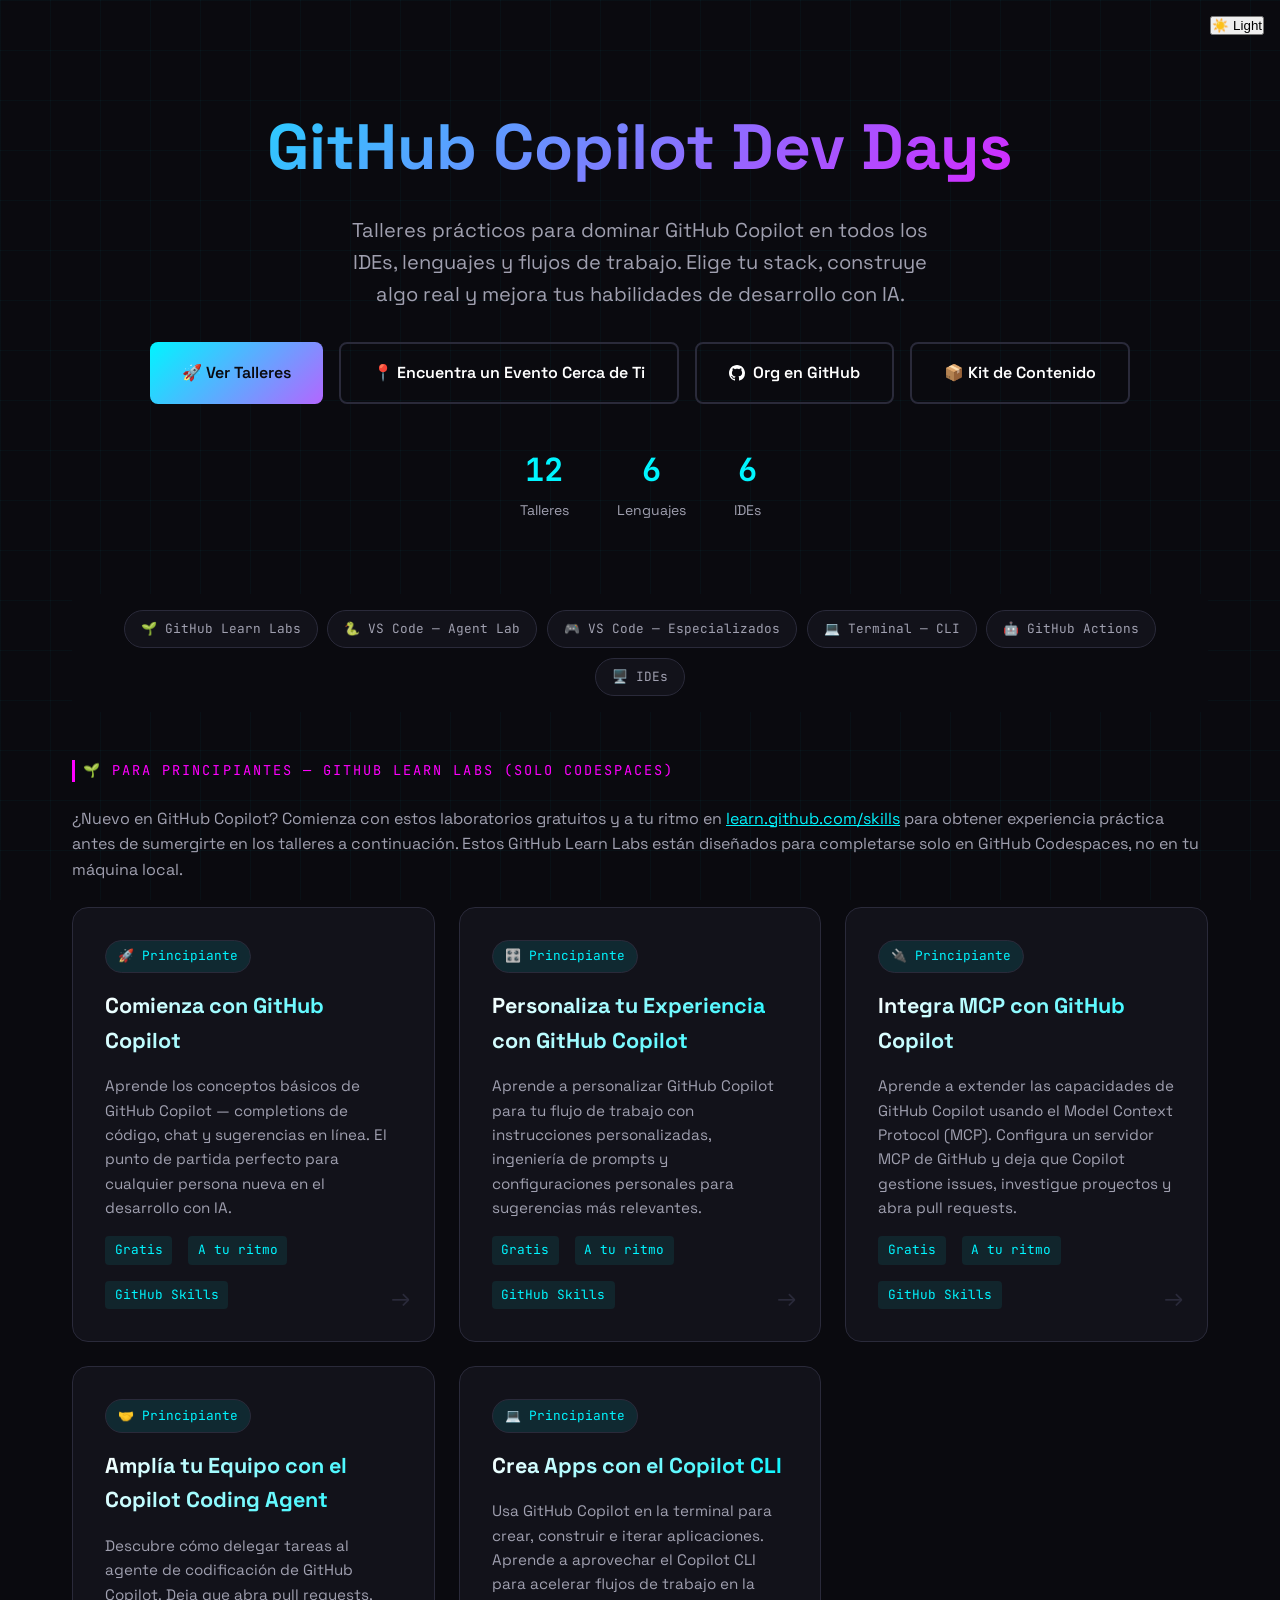
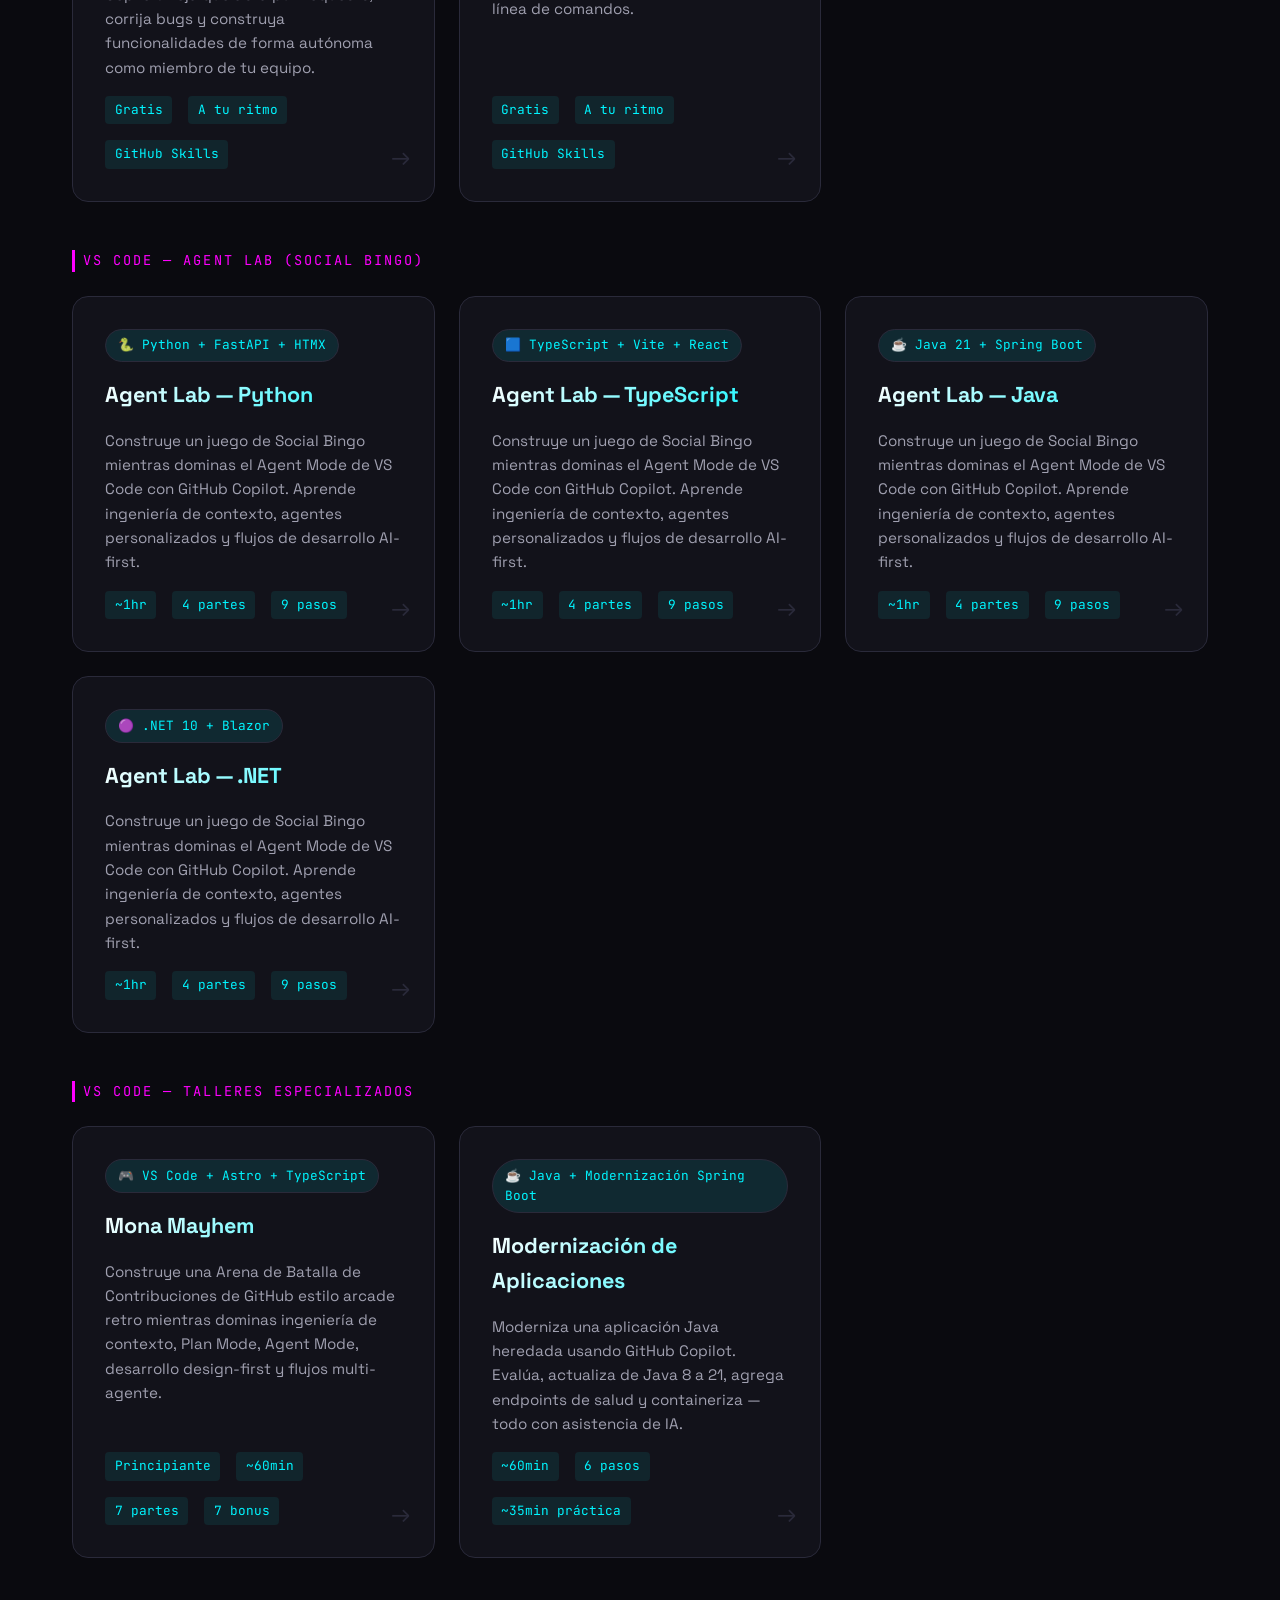
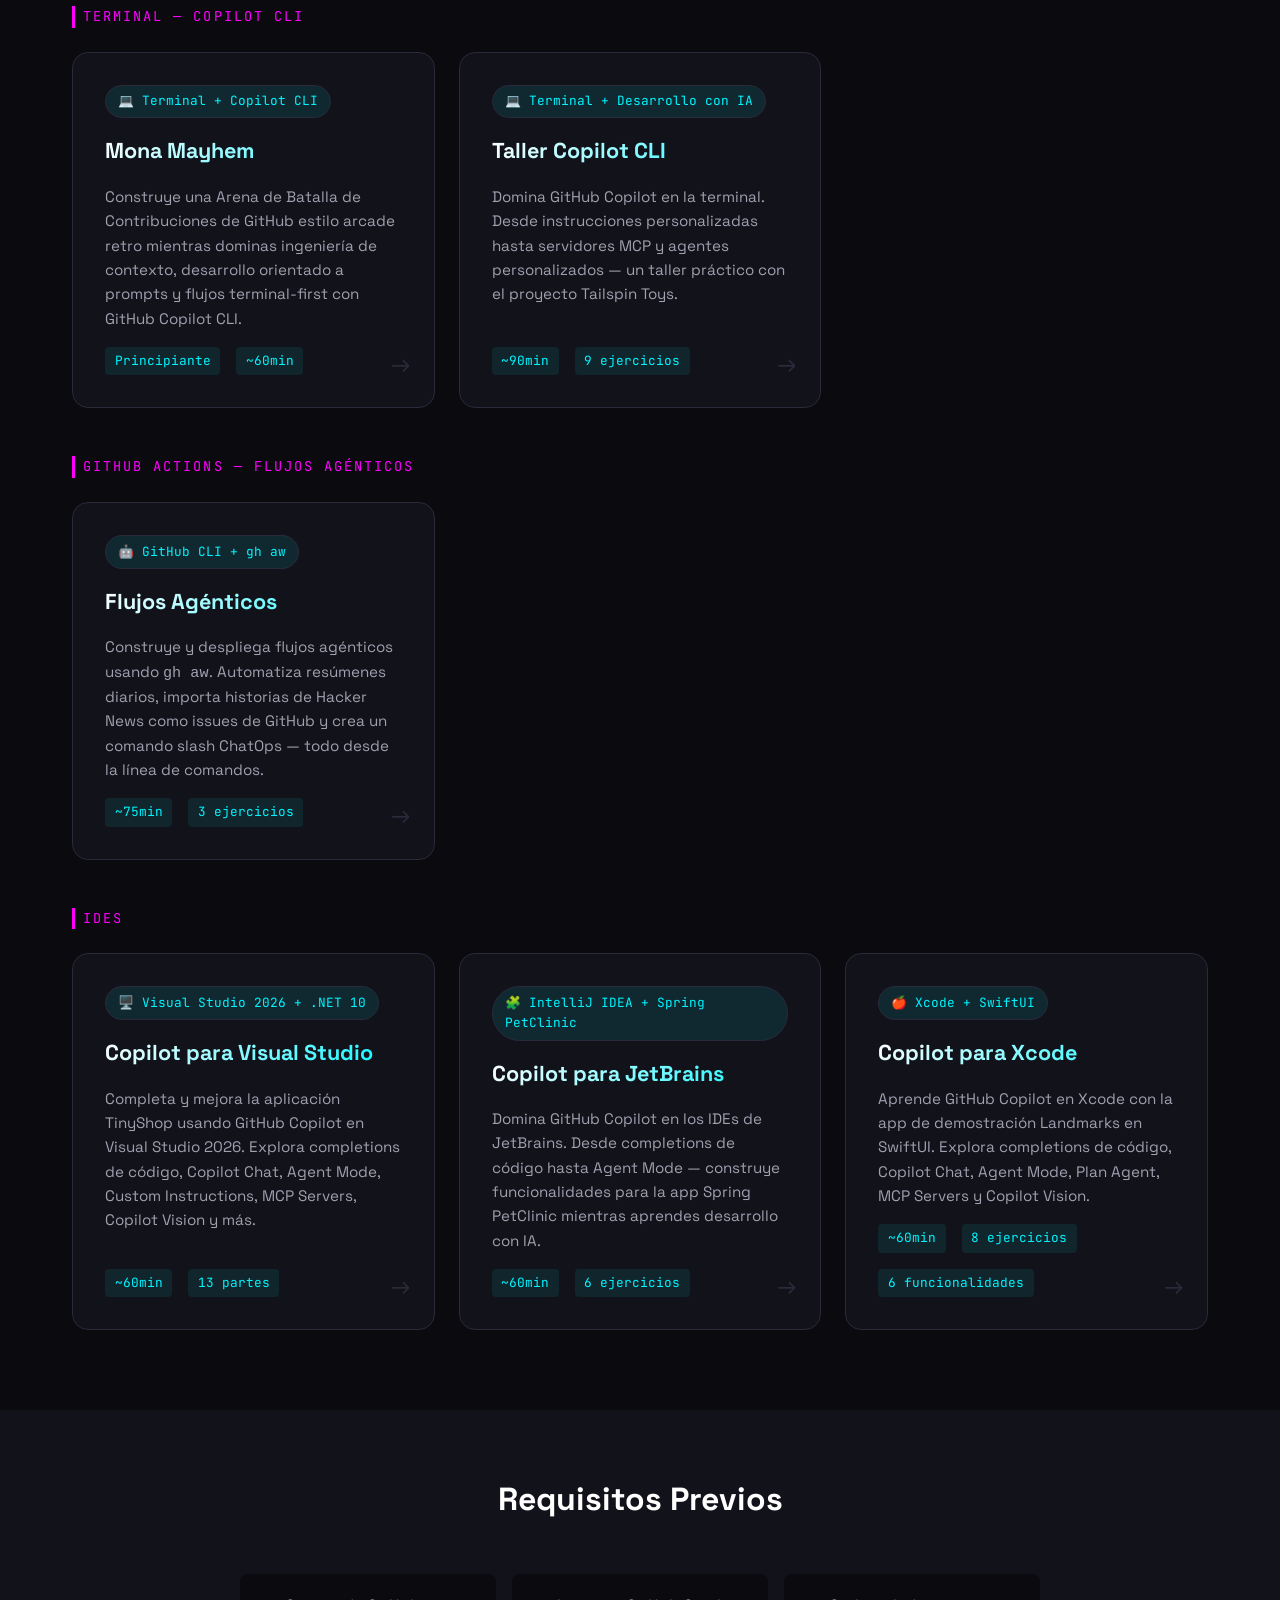
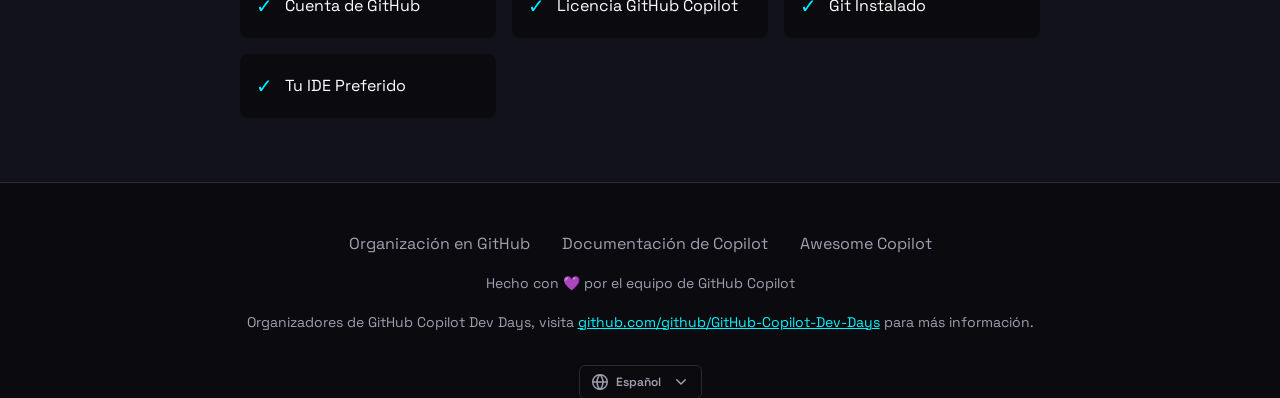
==== commit 030e7a00: "Move language selector to footer Co-authored-by: Copilot App <223556219+Copilot@users.noreply.github" ====
--- a/es/index.html
+++ b/es/index.html
@@ -45,14 +45,6 @@
 </head>
 <body>
     <div style="position:fixed;top:1rem;right:1rem;z-index:1000;display:flex;gap:0.5rem;align-items:center;">
-        <div class="locale-picker" id="localePicker">
-            <button type="button" class="locale-toggle" aria-haspopup="listbox" aria-expanded="false" aria-label="Seleccionar idioma">🌐</button>
-            <ul role="listbox" aria-label="Idioma">
-                <li role="option" data-locale="en" aria-selected="false">🇬🇧 English</li>
-                <li role="option" data-locale="es" aria-selected="true" class="active">🇪🇸 Español</li>
-                <li role="option" data-locale="pt-BR" aria-selected="false">🇧🇷 Português (Brasil)</li>
-            </ul>
-        </div>
         <button class="theme-toggle" onclick="toggleTheme()">☀️ Light</button>
     </div>
 
@@ -352,6 +344,20 @@
             </div>
             <p class="footer-credit">Hecho con 💜 por el equipo de GitHub Copilot</p>
             <p class="footer-credit" style="margin-top: 1rem;">Organizadores de GitHub Copilot Dev Days, visita <a href="https://github.com/github/GitHub-Copilot-Dev-Days/" target="_blank" style="color: var(--neon-cyan);">github.com/github/GitHub-Copilot-Dev-Days</a> para más información.</p>
+            <div class="footer-locale-picker">
+                <div class="locale-picker" id="localePicker">
+                    <button type="button" class="locale-toggle footer-locale-toggle" aria-haspopup="listbox" aria-expanded="false" aria-label="Seleccionar idioma">
+                        <svg class="locale-globe" viewBox="0 0 16 16" aria-hidden="true"><path d="M8 0a8 8 0 1 1 0 16A8 8 0 0 1 8 0ZM5.78 8.75a9.64 9.64 0 0 0 1.36 4.18c.26.43.55.83.86 1.21.25-.3.55-.7.86-1.21a9.64 9.64 0 0 0 1.36-4.18Zm4.44-1.5a9.64 9.64 0 0 0-1.36-4.18A9.93 9.93 0 0 0 8 1.86a9.93 9.93 0 0 0-.86 1.21A9.64 9.64 0 0 0 5.78 7.25Zm-5.94 1.5H1.54a6.51 6.51 0 0 0 4.67 5.5c-.12-.18-.24-.37-.35-.55-.72-1.19-1.44-2.88-1.58-4.95Zm-2.74-1.5h2.74c.14-2.07.86-3.76 1.58-4.95.12-.2.23-.38.35-.55a6.51 6.51 0 0 0-4.67 5.5Zm10.18 1.5c-.14 2.07-.86 3.76-1.58 4.95-.12.2-.23.38-.35.55a6.51 6.51 0 0 0 4.67-5.5Zm2.74-1.5a6.51 6.51 0 0 0-4.67-5.5c.12.18.24.37.35.55.72 1.19 1.44 2.88 1.58 4.95Z"/></svg>
+                        <span class="locale-current">Español</span>
+                        <svg class="locale-chevron" viewBox="0 0 16 16" aria-hidden="true"><path d="M12.78 5.22a.75.75 0 0 1 0 1.06l-4.25 4.25a.75.75 0 0 1-1.06 0L3.22 6.28a.75.75 0 1 1 1.06-1.06L8 8.94l3.72-3.72a.75.75 0 0 1 1.06 0Z"/></svg>
+                    </button>
+                    <ul role="listbox" aria-label="Idioma">
+                        <li role="option" data-locale="en" aria-selected="false">🇬🇧 English</li>
+                        <li role="option" data-locale="es" aria-selected="true" class="active">🇪🇸 Español</li>
+                        <li role="option" data-locale="pt-BR" aria-selected="false">🇧🇷 Português (Brasil)</li>
+                    </ul>
+                </div>
+            </div>
         </div>
     </footer>
     <script>
@@ -372,12 +378,14 @@
     </script>
     <script>
 (function () {
-  var match = location.pathname.match(/^\/(pt_BR|es)\//);
+  var match = location.pathname.match(/\/(pt_BR|es)(?:\/|$)/);
   var locale = match ? match[1] : 'en';
   var picker = document.getElementById('localePicker');
   if (!picker) return;
   var toggleBtn = picker.querySelector('.locale-toggle');
   var list = picker.querySelector('ul');
+  var labels = { en: 'English', es: 'Español', pt_BR: 'Português (Brasil)' };
+  picker.querySelector('.locale-current').textContent = labels[locale] || labels.en;
   list.querySelectorAll('li').forEach(function(li) {
     var liLocale = li.dataset.locale === 'pt-BR' ? 'pt_BR' : li.dataset.locale;
     if (liLocale === locale) { li.classList.add('active'); li.setAttribute('aria-selected','true'); }
@@ -393,11 +401,10 @@
       e.stopPropagation();
       var target = li.dataset.locale === 'pt-BR' ? 'pt_BR' : li.dataset.locale;
       if (target === locale) { close(); return; }
-      var path = location.pathname;
-      if (locale !== 'en') path = path.replace(new RegExp('^/' + locale), '');
-      if (target !== 'en') path = '/' + target + path;
+      var base = locale === 'en' ? new URL('./', location.href) : new URL('../', location.href);
+      var path = target === 'en' ? './' : target + '/';
       localStorage.setItem('preferred-locale', target);
-      window.location.href = path;
+      window.location.href = new URL(path, base).href;
     });
   });
 })();
--- a/styles.css
+++ b/styles.css
@@ -60,6 +60,7 @@
 .subfooter-legal-nav { color: var(--text-secondary); font-family: 'JetBrains Mono', monospace; font-size: 0.75rem; font-weight: 600; line-height: 1.5; }
 .subfooter-legal { display: flex; align-items: center; justify-content: center; flex-wrap: wrap; gap: 1rem 1.25rem; text-transform: uppercase; }
 .subfooter-copyright { white-space: nowrap; }
+.subfooter-social-and-locale { display: flex; align-items: center; justify-content: center; flex-wrap: wrap; gap: 2rem; }
 .social-links { display: flex; align-items: center; justify-content: center; flex-wrap: wrap; gap: 1rem; }
 .social-links a { display: inline-flex; align-items: center; justify-content: center; width: 24px; height: 24px; }
 .social-links a:hover { text-decoration: none; }
@@ -78,10 +79,14 @@
 
 /* --- Locale Picker --- */
 .locale-picker { position: relative; display: inline-flex; }
-.locale-toggle { display: flex; align-items: center; justify-content: center; padding: 8px; border-radius: 10px; border: 1px solid var(--border-color); background: var(--bg-card); color: var(--text-secondary); font-size: 1rem; line-height: 1; transition: all 0.2s; cursor: pointer; }
-.locale-toggle:hover { background: var(--neon-magenta); color: #fff; border-color: var(--neon-magenta); }
-.locale-picker ul { display: none; position: absolute; top: 100%; right: 0; margin: 4px 0 0; padding: 4px 0; list-style: none; background: var(--bg-card); border: 1px solid var(--border-color); border-radius: 10px; box-shadow: 0 4px 12px rgba(0,0,0,0.15); z-index: 100; min-width: 180px; }
+.locale-toggle { display: flex; align-items: center; justify-content: center; gap: 0.5rem; padding: 0.5rem 0.75rem; border: 1px solid var(--border-color); border-radius: 6px; background: transparent; color: var(--text-secondary); font-family: inherit; font-size: 0.75rem; font-weight: 600; line-height: 1; cursor: pointer; }
+.locale-toggle:hover { color: var(--text-primary); border-color: var(--text-secondary); }
+.locale-toggle:focus-visible { outline: 2px solid var(--neon-cyan); outline-offset: 2px; }
+.locale-toggle svg { width: 16px; height: 16px; fill: currentColor; }
+.locale-chevron { margin-left: 0.25rem; }
+.locale-picker ul { display: none; position: absolute; right: 0; bottom: calc(100% + 0.5rem); margin: 0; padding: 4px 0; list-style: none; background: var(--bg-card); border: 1px solid var(--border-color); border-radius: 10px; box-shadow: 0 4px 12px rgba(0,0,0,0.3); z-index: 100; min-width: 200px; text-align: left; }
 .locale-picker li { padding: 8px 16px; cursor: pointer; font-size: 0.9rem; color: var(--text-primary); white-space: nowrap; transition: background 0.15s; }
 .locale-picker li:hover { background: var(--neon-magenta); color: #fff; }
 .locale-picker li.active { font-weight: 600; color: var(--neon-cyan); }
 .locale-picker li.active:hover { color: #fff; }
+.footer-locale-picker { display: flex; justify-content: center; margin-top: 2rem; }
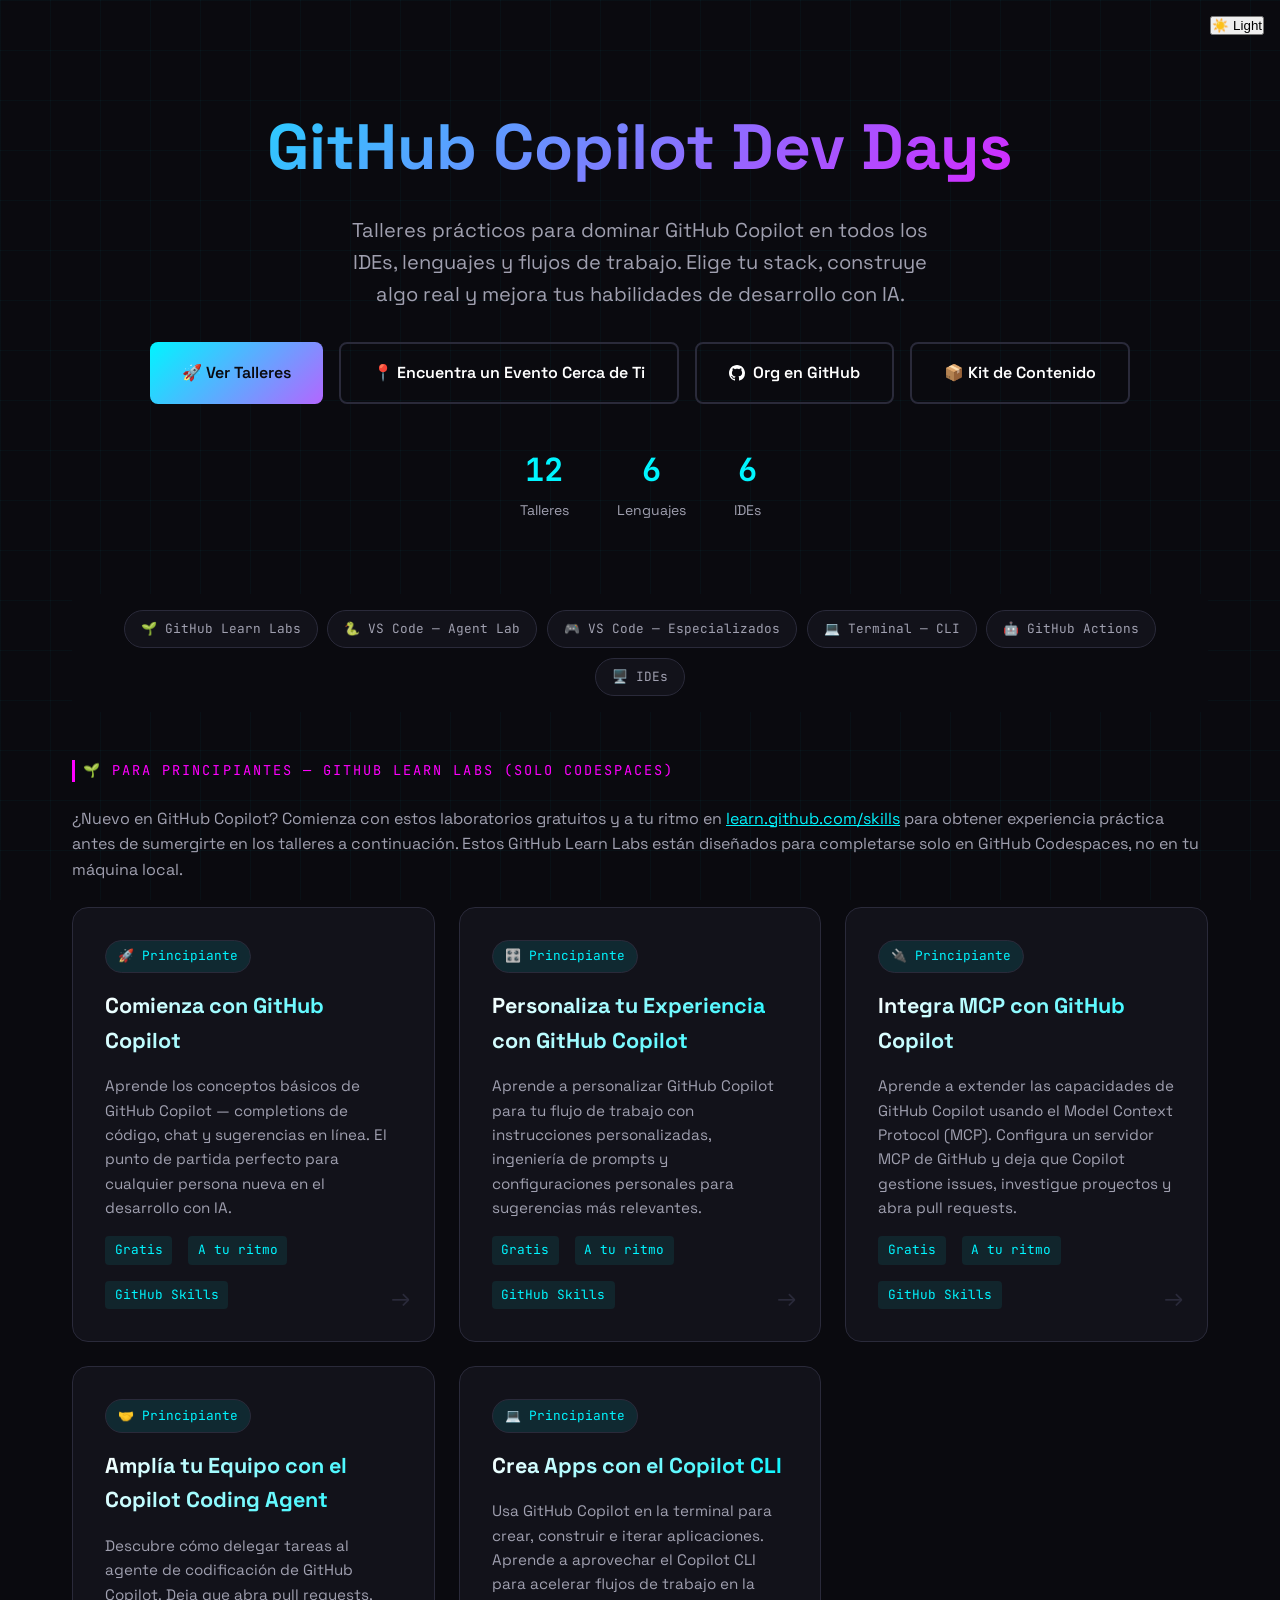
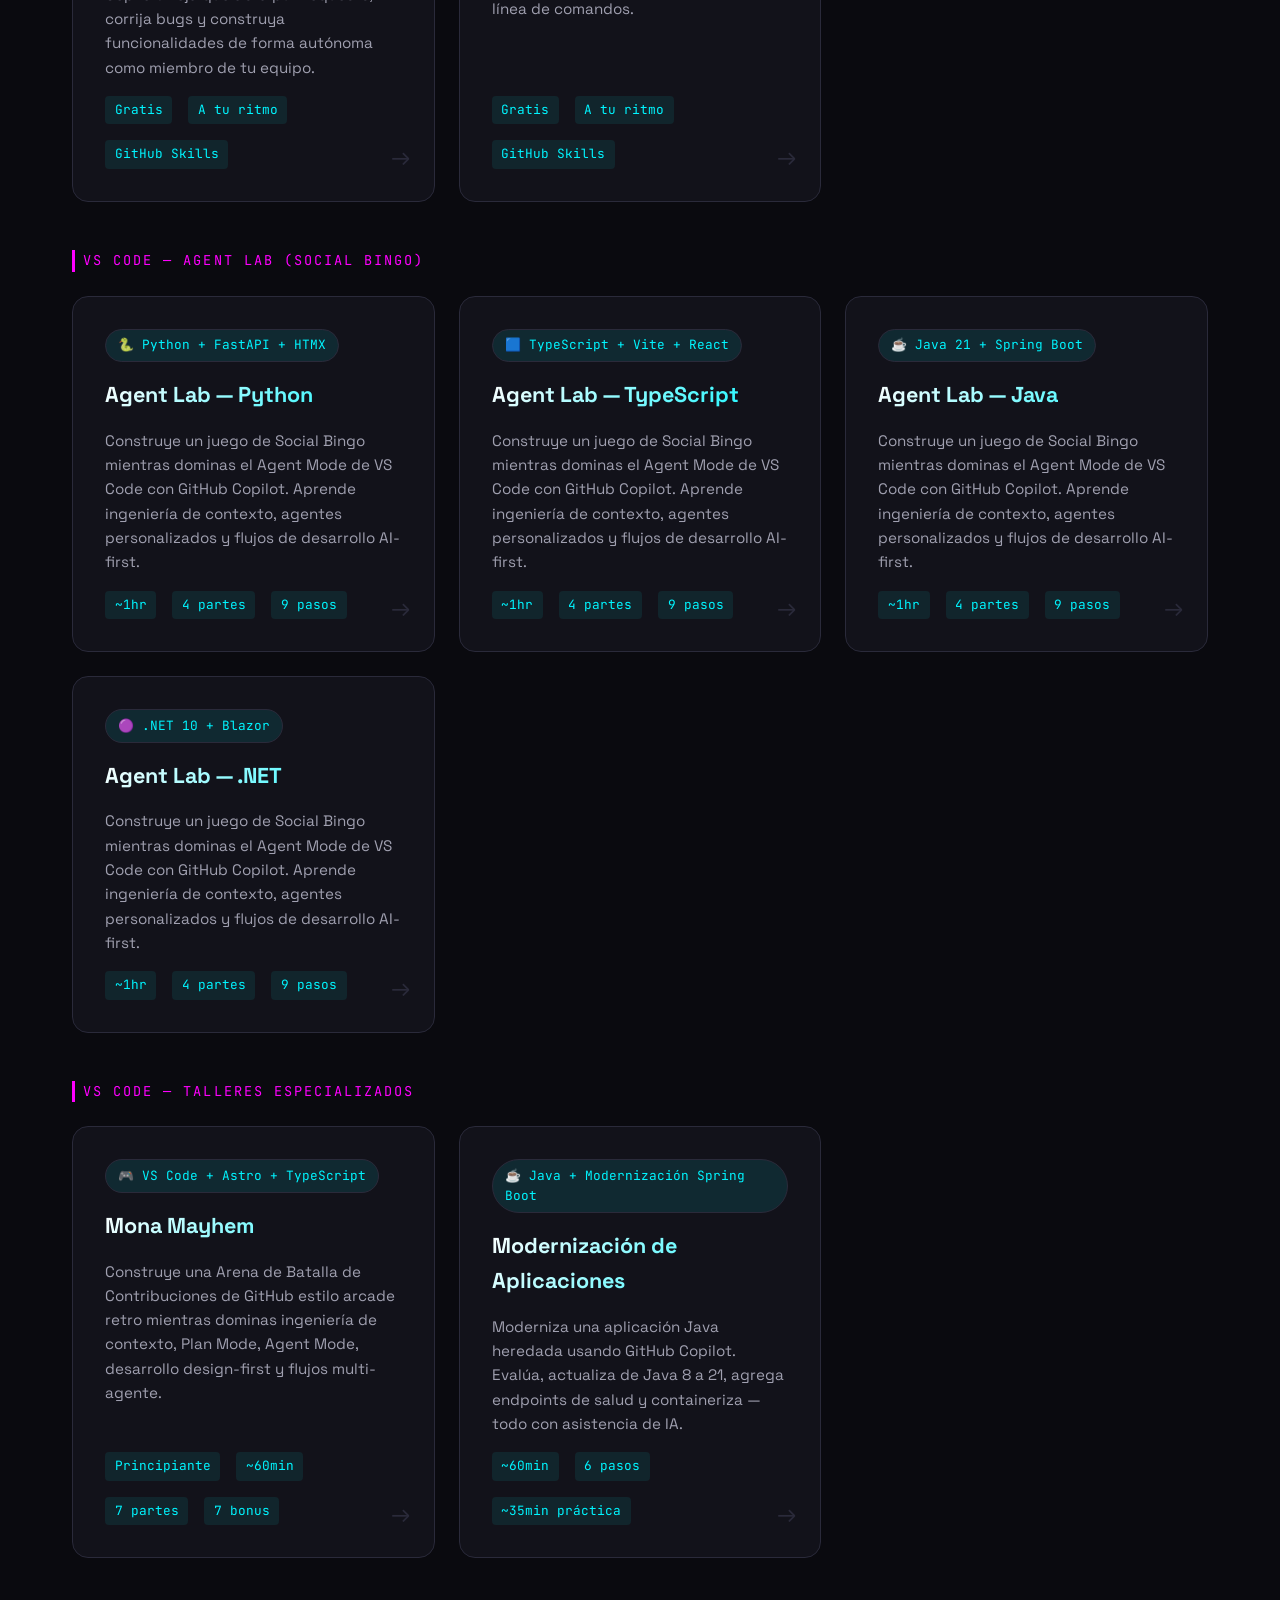
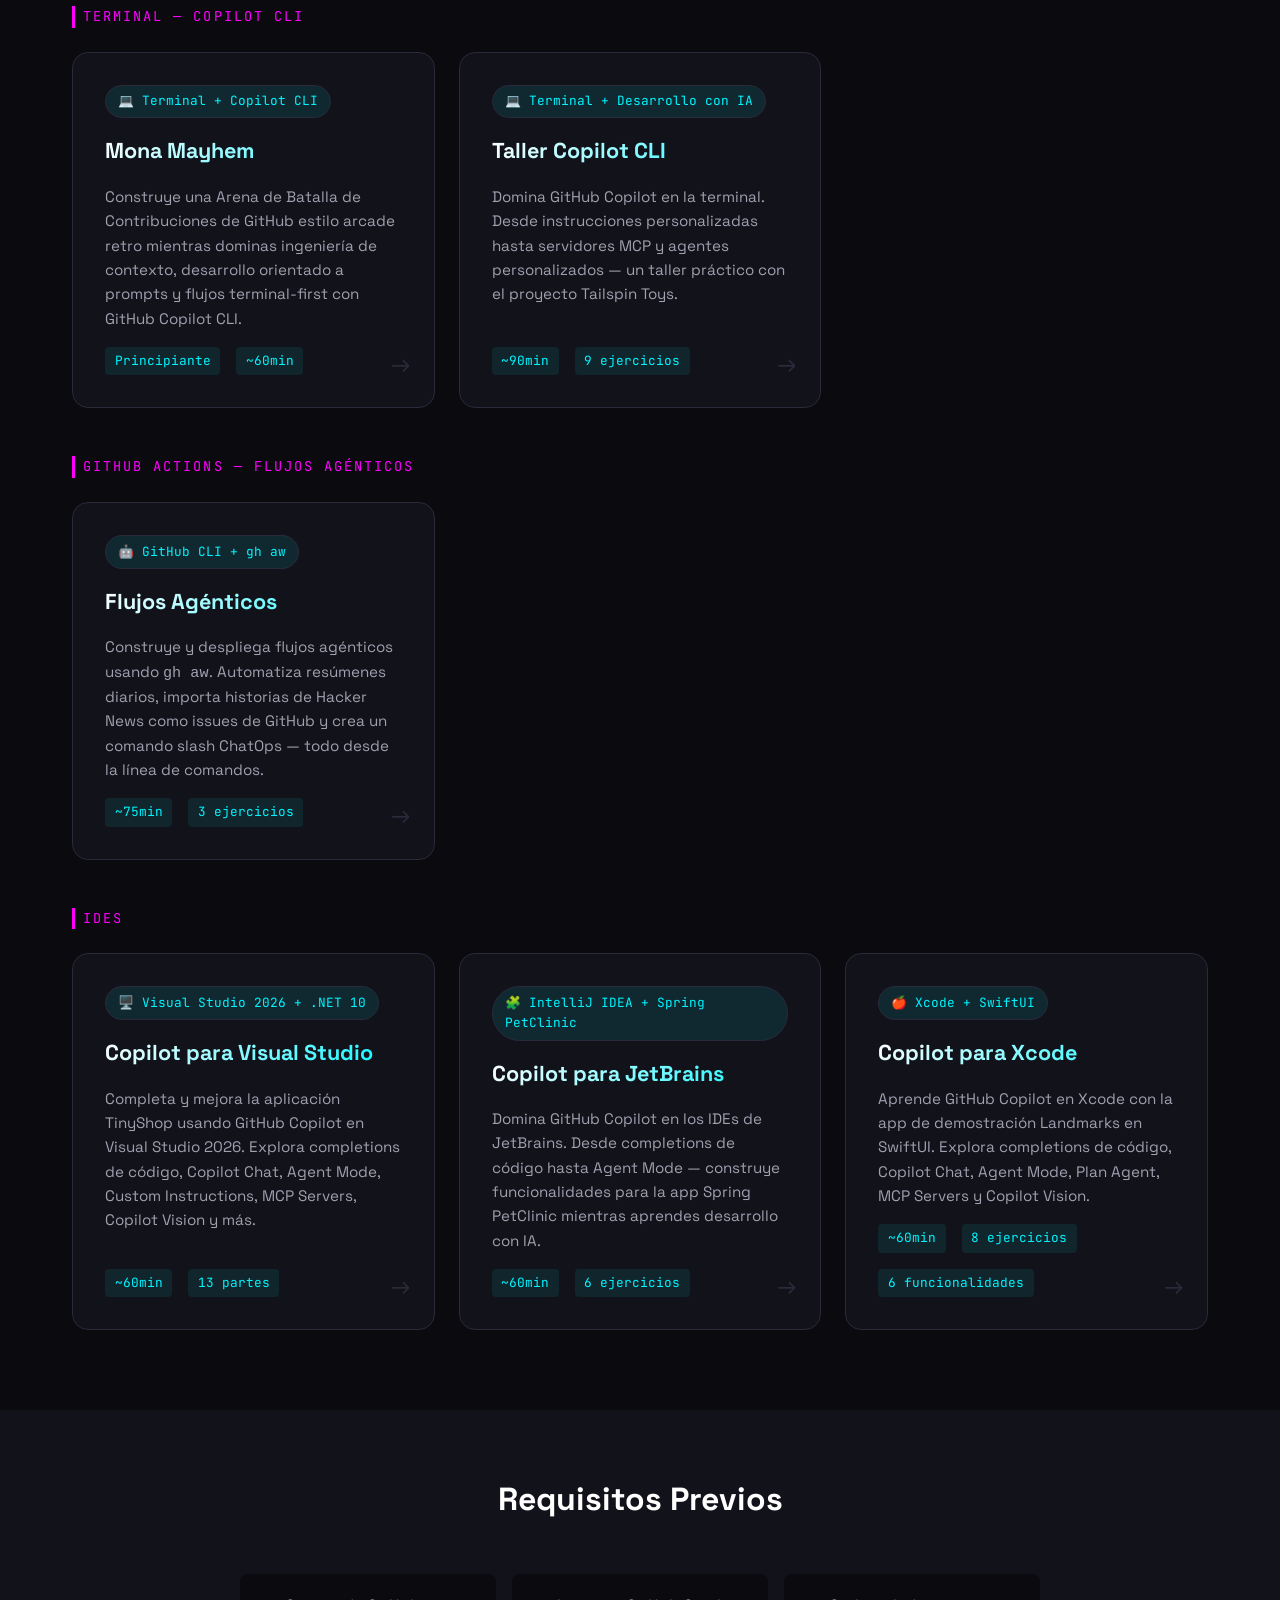
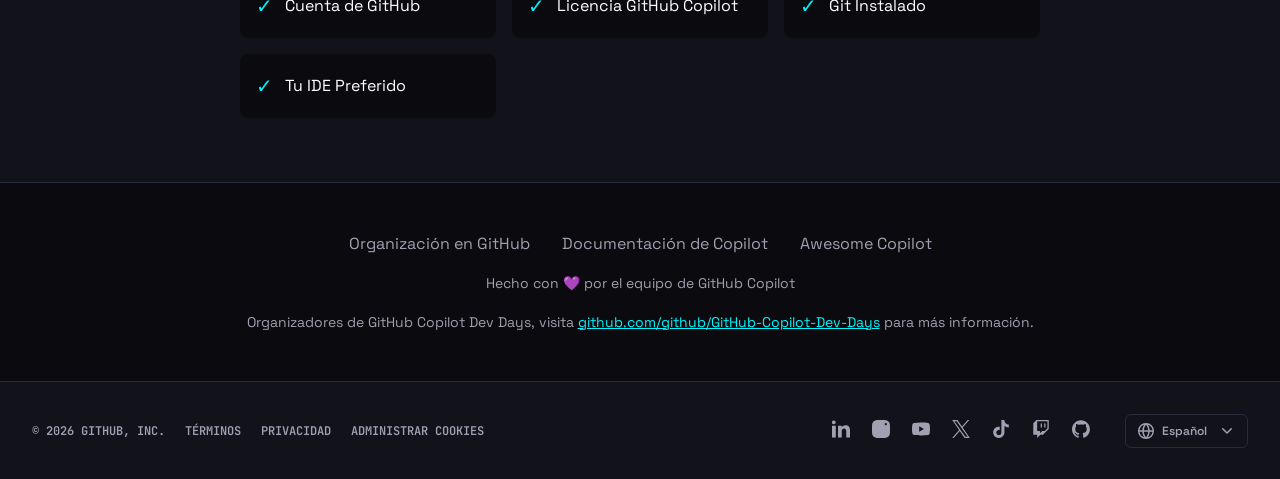
==== commit 19fb2144: "Enable GitHub cookie consent across locales Co-authored-by: Copilot App <223556219+Copilot@users.nor" ====
--- a/es/index.html
+++ b/es/index.html
@@ -9,6 +9,7 @@
     <link rel="stylesheet" href="../styles.css">
     <link rel="stylesheet" href="../light-theme.css">
     <script src="../theme-toggle.js"></script>
+    <script src="../github-cookie-consent.js" defer></script>
     <link rel="alternate" hreflang="en" href="https://copilot-dev-days.github.io/">
     <link rel="alternate" hreflang="pt-BR" href="https://copilot-dev-days.github.io/pt_BR/">
     <link rel="alternate" hreflang="es" href="https://copilot-dev-days.github.io/es/">
@@ -344,22 +345,42 @@
             </div>
             <p class="footer-credit">Hecho con 💜 por el equipo de GitHub Copilot</p>
             <p class="footer-credit" style="margin-top: 1rem;">Organizadores de GitHub Copilot Dev Days, visita <a href="https://github.com/github/GitHub-Copilot-Dev-Days/" target="_blank" style="color: var(--neon-cyan);">github.com/github/GitHub-Copilot-Dev-Days</a> para más información.</p>
-            <div class="footer-locale-picker">
-                <div class="locale-picker" id="localePicker">
-                    <button type="button" class="locale-toggle footer-locale-toggle" aria-haspopup="listbox" aria-expanded="false" aria-label="Seleccionar idioma">
-                        <svg class="locale-globe" viewBox="0 0 16 16" aria-hidden="true"><path d="M8 0a8 8 0 1 1 0 16A8 8 0 0 1 8 0ZM5.78 8.75a9.64 9.64 0 0 0 1.36 4.18c.26.43.55.83.86 1.21.25-.3.55-.7.86-1.21a9.64 9.64 0 0 0 1.36-4.18Zm4.44-1.5a9.64 9.64 0 0 0-1.36-4.18A9.93 9.93 0 0 0 8 1.86a9.93 9.93 0 0 0-.86 1.21A9.64 9.64 0 0 0 5.78 7.25Zm-5.94 1.5H1.54a6.51 6.51 0 0 0 4.67 5.5c-.12-.18-.24-.37-.35-.55-.72-1.19-1.44-2.88-1.58-4.95Zm-2.74-1.5h2.74c.14-2.07.86-3.76 1.58-4.95.12-.2.23-.38.35-.55a6.51 6.51 0 0 0-4.67 5.5Zm10.18 1.5c-.14 2.07-.86 3.76-1.58 4.95-.12.2-.23.38-.35.55a6.51 6.51 0 0 0 4.67-5.5Zm2.74-1.5a6.51 6.51 0 0 0-4.67-5.5c.12.18.24.37.35.55.72 1.19 1.44 2.88 1.58 4.95Z"/></svg>
-                        <span class="locale-current">Español</span>
-                        <svg class="locale-chevron" viewBox="0 0 16 16" aria-hidden="true"><path d="M12.78 5.22a.75.75 0 0 1 0 1.06l-4.25 4.25a.75.75 0 0 1-1.06 0L3.22 6.28a.75.75 0 1 1 1.06-1.06L8 8.94l3.72-3.72a.75.75 0 0 1 1.06 0Z"/></svg>
-                    </button>
-                    <ul role="listbox" aria-label="Idioma">
-                        <li role="option" data-locale="en" aria-selected="false">🇬🇧 English</li>
-                        <li role="option" data-locale="es" aria-selected="true" class="active">🇪🇸 Español</li>
-                        <li role="option" data-locale="pt-BR" aria-selected="false">🇧🇷 Português (Brasil)</li>
+        </div>
+        <div class="subfooter-bar">
+            <div class="subfooter">
+                <nav aria-label="Enlaces legales y de recursos" class="subfooter-legal-nav">
+                    <ul class="subfooter-legal">
+                        <li class="subfooter-copyright"><time datetime="2026">© 2026 GitHub, Inc.</time></li>
+                        <li><a href="https://docs.github.com/site-policy/github-terms/github-terms-of-service">Términos</a></li>
+                        <li><a href="https://docs.github.com/site-policy/privacy-policies/github-privacy-statement">Privacidad</a></li>
+                        <li>
+                            <cookie-consent-link>
+                                <button type="button" class="cookie-button" data-action="click:cookie-consent-link#showConsentManagement" data-analytics-event='{"location":"footer","tag":"link","action":"cookies","context":"subfooter"}'>Administrar cookies</button>
+                            </cookie-consent-link>
+                        </li>
                     </ul>
+                </nav>
+                <div class="subfooter-social-and-locale">
+                    <nav aria-label="Redes sociales de GitHub">
+                        <ul class="social-links">
+                            <li><a href="https://www.linkedin.com/company/github" aria-label="GitHub en LinkedIn"><svg viewBox="0 0 19 18" aria-hidden="true"><path d="M3.94 2A2 2 0 1 1 2 0a2 2 0 0 1 1.94 2zM4 5.48H0V18h4zm6.32 0H6.34V18h3.94v-6.57c0-3.66 4.77-4 4.77 0V18H19v-7.93c0-6.17-7.06-5.94-8.72-2.91z"/></svg></a></li>
+                            <li><a href="https://www.instagram.com/github" aria-label="GitHub en Instagram"><svg viewBox="0 0 24 24" aria-hidden="true"><path d="M12 0C8.74 0 8.33.02 7.05.07 5.78.13 4.91.33 4.14.63c-.79.31-1.46.72-2.13 1.38S.94 3.35.63 4.14C.33 4.91.13 5.78.07 7.05.01 8.33 0 8.74 0 12s.02 3.67.07 4.95c.06 1.28.26 2.15.56 2.91.31.79.72 1.46 1.38 2.13s1.34 1.08 2.13 1.38c.77.3 1.64.5 2.91.56C8.33 23.99 8.74 24 12 24s3.67-.02 4.95-.07c1.28-.06 2.15-.26 2.91-.56.79-.31 1.46-.72 2.13-1.38s1.08-1.34 1.38-2.13c.3-.77.5-1.64.56-2.91.06-1.28.07-1.69.07-4.95s-.02-3.67-.07-4.95c-.06-1.28-.26-2.15-.56-2.91-.31-.79-.72-1.46-1.38-2.13S20.65.94 19.86.63c-.77-.3-1.64-.5-2.91-.56C15.67.01 15.26 0 12 0zm0 5.84A6.16 6.16 0 1 0 12 18.16 6.16 6.16 0 0 0 12 5.84zm0 10.16a4 4 0 1 1 0-8 4 4 0 0 1 0 8zm7.85-10.41a1.44 1.44 0 1 1-2.88 0 1.44 1.44 0 0 1 2.88 0z"/></svg></a></li>
+                            <li><a href="https://www.youtube.com/github" aria-label="GitHub en YouTube"><svg viewBox="0 0 19.17 13.6" aria-hidden="true"><path d="M18.77 2.13A2.4 2.4 0 0 0 17.09.42C15.59 0 9.58 0 9.58 0a57.55 57.55 0 0 0-7.5.4A2.49 2.49 0 0 0 .39 2.13 26.27 26.27 0 0 0 0 6.8a26.15 26.15 0 0 0 .39 4.67 2.43 2.43 0 0 0 1.69 1.71c1.52.42 7.5.42 7.5.42a57.69 57.69 0 0 0 7.51-.4 2.4 2.4 0 0 0 1.68-1.71 25.63 25.63 0 0 0 .4-4.67 24 24 0 0 0-.4-4.69zM7.67 9.71V3.89l5 2.91z"/></svg></a></li>
+                            <li><a href="https://x.com/github" aria-label="GitHub en X"><svg viewBox="0 0 1200 1227" aria-hidden="true"><path d="M714.16 519.28 1160.89 0h-105.86L667.14 450.89 357.33 0H0l468.49 681.82L0 1226.37h105.87l409.62-476.15 327.18 476.15H1200L714.14 519.28h.02ZM569.17 687.83 144.01 79.69h162.6l752.47 1070.61H892.48L569.17 687.83Z"/></svg></a></li>
+                            <li><a href="https://www.tiktok.com/@github" aria-label="GitHub en TikTok"><svg viewBox="0 0 24 24" aria-hidden="true"><path d="M12.53.02c1.31-.02 2.61-.01 3.91-.02.08 1.53.63 3.09 1.75 4.17 1.12 1.11 2.7 1.62 4.24 1.79v4.03c-1.44-.05-2.89-.35-4.2-.97-.57-.26-1.1-.59-1.62-.93-.01 2.92.01 5.84-.02 8.75-.08 1.4-.54 2.79-1.35 3.94-1.31 1.92-3.58 3.17-5.91 3.21-1.43.08-2.86-.31-4.08-1.03-2.02-1.19-3.44-3.37-3.65-5.71-.02-.5-.03-1-.01-1.49.18-1.9 1.12-3.72 2.58-4.96 1.66-1.44 3.98-2.13 6.15-1.72.02 1.48-.04 2.96-.04 4.44-.99-.32-2.15-.23-3.02.37-.63.41-1.11 1.04-1.36 1.75-.21.51-.15 1.07-.14 1.61.24 1.64 1.82 3.02 3.5 2.87 1.12-.01 2.19-.66 2.77-1.61.19-.33.4-.67.41-1.06.1-1.79.06-3.57.07-5.36.01-4.03-.01-8.05.02-12.07z"/></svg></a></li>
+                            <li><a href="https://www.twitch.tv/github" aria-label="GitHub en Twitch"><svg viewBox="0 0 24 24" aria-hidden="true"><path d="M11.57 4.71h1.72v5.15h-1.72zm4.72 0H18v5.15h-1.71zM6 0 1.71 4.29v15.42h5.15V24l4.28-4.29h3.43L22.29 12V0zm14.57 11.14-3.43 3.43h-3.43l-3 3v-3H6.86V1.71h13.71Z"/></svg></a></li>
+                            <li><a href="https://github.com/github" aria-label="Organización de GitHub en GitHub"><svg viewBox="0 0 98 96" aria-hidden="true"><path d="M48.85 0C21.84 0 0 22 0 49.22c0 21.75 13.99 40.17 33.41 46.69 2.42.49 3.31-1.06 3.31-2.36 0-1.14-.08-5.05-.08-9.13-13.59 2.94-16.42-5.87-16.42-5.87-2.18-5.7-5.42-7.17-5.42-7.17-4.45-3.01.33-3.01.33-3.01 4.93.32 7.52 5.05 7.52 5.05 4.37 7.5 11.4 5.38 14.24 4.07.4-3.18 1.7-5.38 3.07-6.6-10.84-1.14-22.24-5.38-22.24-24.28 0-5.38 1.94-9.78 5.01-13.2-.48-1.22-2.18-6.28.49-13.04 0 0 4.12-1.3 13.42 5.05a46.97 46.97 0 0 1 12.22-1.63c4.12 0 8.33.57 12.21 1.63 9.3-6.35 13.43-5.05 13.43-5.05 2.67 6.76.97 11.82.48 13.04 3.16 3.42 5.02 7.82 5.02 13.2 0 18.9-11.4 23.06-22.32 24.28 1.78 1.55 3.31 4.48 3.31 9.13 0 6.6-.08 11.9-.08 13.53 0 1.3.89 2.85 3.32 2.36 19.41-6.52 33.4-24.94 33.4-46.69C97.71 22 75.79 0 48.85 0z"/></svg></a></li>
+                        </ul>
+                    </nav>
+                    <div class="locale-picker" id="localePicker">
+                        <button type="button" class="locale-toggle footer-locale-toggle" aria-haspopup="listbox" aria-expanded="false" aria-label="Seleccionar idioma"><svg class="locale-globe" viewBox="0 0 16 16" aria-hidden="true"><path d="M8 0a8 8 0 1 1 0 16A8 8 0 0 1 8 0ZM5.78 8.75a9.64 9.64 0 0 0 1.36 4.18c.26.43.55.83.86 1.21.25-.3.55-.7.86-1.21a9.64 9.64 0 0 0 1.36-4.18Zm4.44-1.5a9.64 9.64 0 0 0-1.36-4.18A9.93 9.93 0 0 0 8 1.86a9.93 9.93 0 0 0-.86 1.21A9.64 9.64 0 0 0 5.78 7.25Zm-5.94 1.5H1.54a6.51 6.51 0 0 0 4.67 5.5c-.12-.18-.24-.37-.35-.55-.72-1.19-1.44-2.88-1.58-4.95Zm-2.74-1.5h2.74c.14-2.07.86-3.76 1.58-4.95.12-.2.23-.38.35-.55a6.51 6.51 0 0 0-4.67 5.5Zm10.18 1.5c-.14 2.07-.86 3.76-1.58 4.95-.12.2-.23.38-.35.55a6.51 6.51 0 0 0 4.67-5.5Zm2.74-1.5a6.51 6.51 0 0 0-4.67-5.5c.12.18.24.37.35.55.72 1.19 1.44 2.88 1.58 4.95Z"/></svg><span class="locale-current">Español</span><svg class="locale-chevron" viewBox="0 0 16 16" aria-hidden="true"><path d="M12.78 5.22a.75.75 0 0 1 0 1.06l-4.25 4.25a.75.75 0 0 1-1.06 0L3.22 6.28a.75.75 0 1 1 1.06-1.06L8 8.94l3.72-3.72a.75.75 0 0 1 1.06 0Z"/></svg></button>
+                        <ul role="listbox" aria-label="Idioma"><li role="option" data-locale="en" aria-selected="false">🇬🇧 English</li><li role="option" data-locale="es" aria-selected="true" class="active">🇪🇸 Español</li><li role="option" data-locale="pt-BR" aria-selected="false">🇧🇷 Português (Brasil)</li></ul>
+                    </div>
                 </div>
             </div>
         </div>
     </footer>
+    <ghcc-consent id="ghcc" data-locale="es" data-initial-cookie-consent-allowed="" data-cookie-consent-required="false" style="position:fixed;bottom:0;left:0;z-index:999999"></ghcc-consent>
     <script>
         document.querySelectorAll('.category-pill').forEach(pill => {
             pill.addEventListener('click', e => {
--- a/styles.css
+++ b/styles.css
@@ -47,7 +47,8 @@
 .prereqs-grid { display: grid; grid-template-columns: repeat(auto-fit, minmax(200px, 1fr)); gap: 1rem; max-width: 800px; margin: 0 auto; }
 .prereq-item { display: flex; align-items: center; gap: 0.75rem; padding: 1rem; background: var(--bg-dark); border-radius: 8px; }
 .prereq-check { color: var(--neon-cyan); font-size: 1.25rem; }
-footer { padding: 3rem 0 0; text-align: center; border-top: 1px solid var(--border-color); }
+footer { padding: 3rem 0; text-align: center; border-top: 1px solid var(--border-color); }
+footer:has(.subfooter-bar) { padding-bottom: 0; }
 .footer-links { display: flex; justify-content: center; gap: 2rem; margin-bottom: 1rem; flex-wrap: wrap; }
 .footer-links a { color: var(--text-secondary); text-decoration: none; transition: color 0.3s ease; }
 .footer-links a:hover { color: var(--neon-cyan); }
@@ -60,6 +61,9 @@
 .subfooter-legal-nav { color: var(--text-secondary); font-family: 'JetBrains Mono', monospace; font-size: 0.75rem; font-weight: 600; line-height: 1.5; }
 .subfooter-legal { display: flex; align-items: center; justify-content: center; flex-wrap: wrap; gap: 1rem 1.25rem; text-transform: uppercase; }
 .subfooter-copyright { white-space: nowrap; }
+.cookie-button { padding: 0; border: 0; background: transparent; color: inherit; font: inherit; letter-spacing: inherit; text-transform: inherit; cursor: pointer; }
+.cookie-button:hover { color: var(--text-primary); text-decoration: underline; }
+.cookie-button:focus-visible { border-radius: 4px; outline: 2px solid var(--neon-cyan); outline-offset: 2px; }
 .subfooter-social-and-locale { display: flex; align-items: center; justify-content: center; flex-wrap: wrap; gap: 2rem; }
 .social-links { display: flex; align-items: center; justify-content: center; flex-wrap: wrap; gap: 1rem; }
 .social-links a { display: inline-flex; align-items: center; justify-content: center; width: 24px; height: 24px; }
@@ -70,7 +74,7 @@
     .subfooter { flex-direction: row; justify-content: space-between; padding-inline: 2rem; }
     .subfooter-legal { justify-content: flex-start; }
 }
-@media (max-width: 767px) {
+@media (max-width: 768px) {
     .hero { padding: 4rem 0 3rem; }
     .stats { gap: 2rem; }
     .part-card { flex-direction: column; text-align: center; }
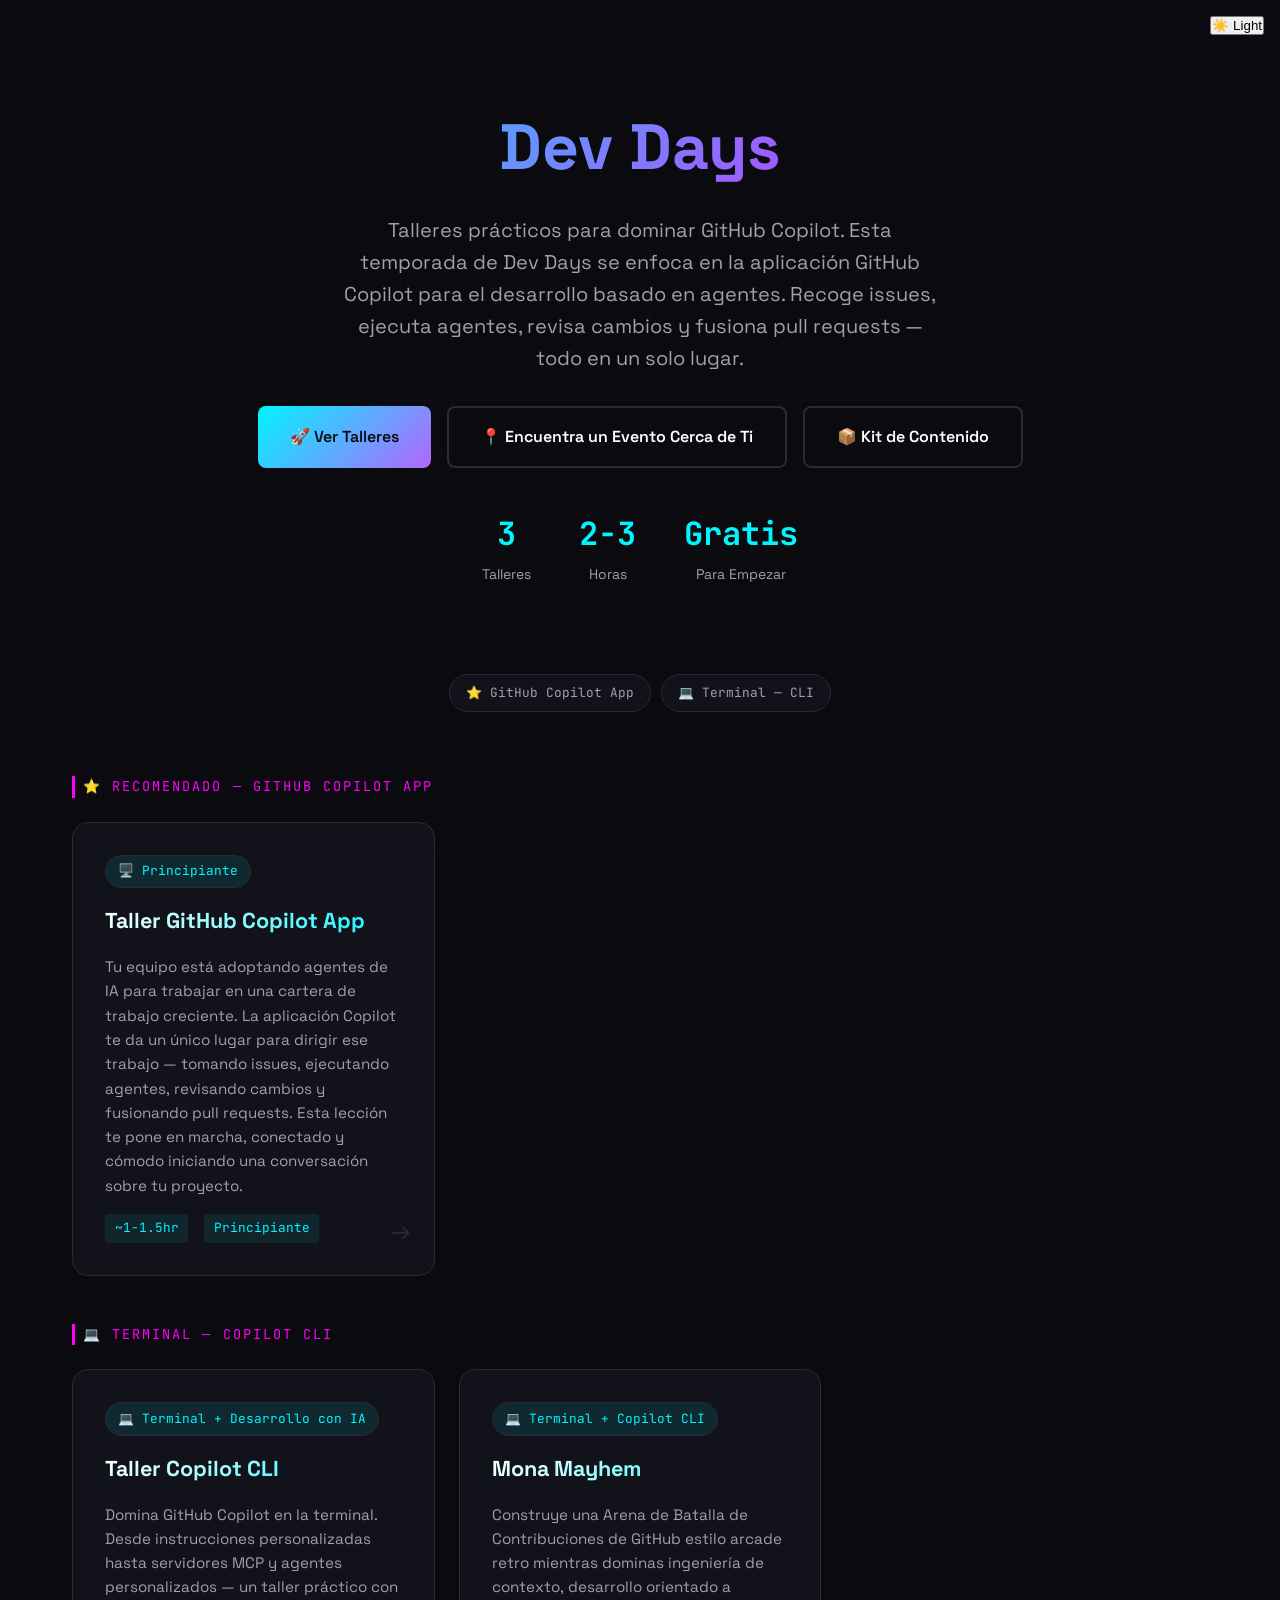
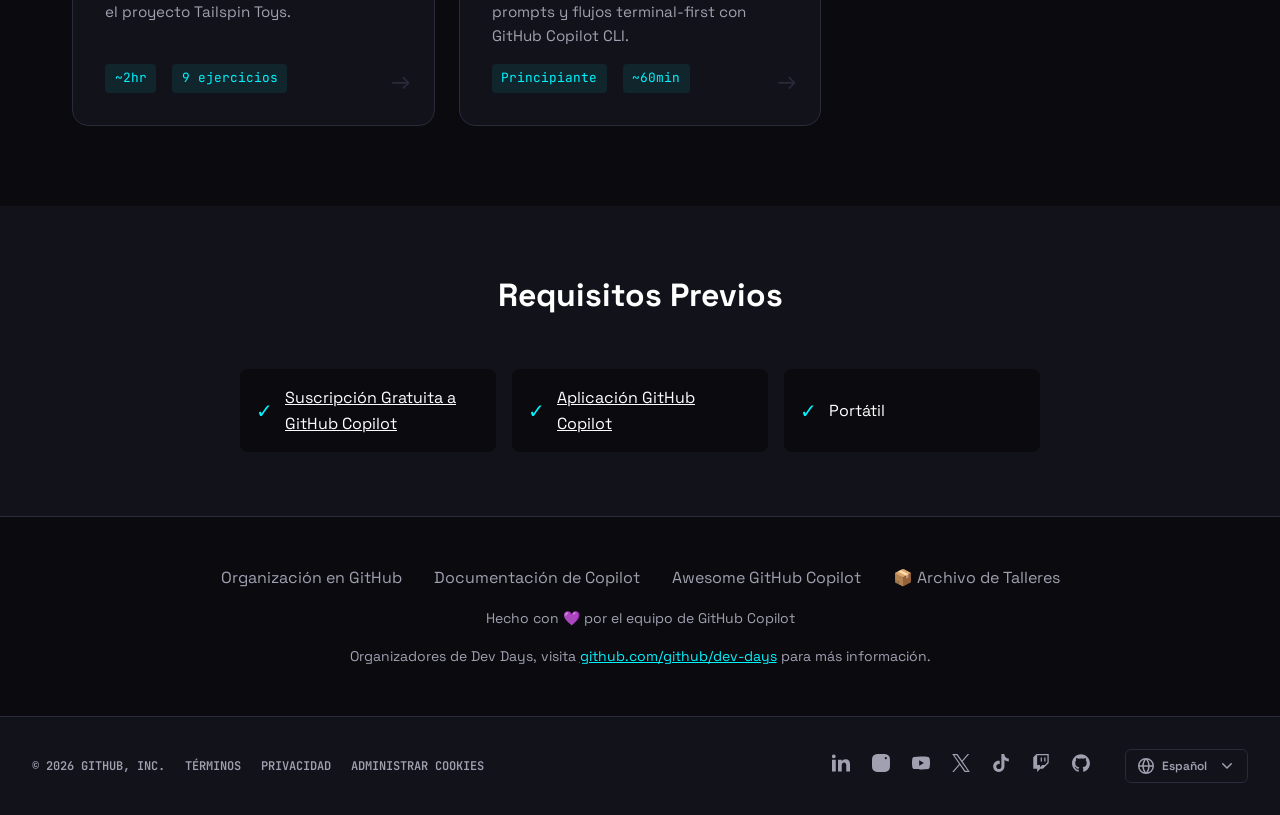
==== commit 1edead13: "Updated GitHub pages site to feature new dev days content. Created archive page for old workshops." ====
--- a/es/index.html
+++ b/es/index.html
@@ -3,7 +3,7 @@
 <head>
     <meta charset="UTF-8">
     <meta name="viewport" content="width=device-width, initial-scale=1.0">
-    <title>GitHub Copilot Dev Days</title>
+    <title>Dev Days</title>
     <link rel="preconnect" href="https://fonts.googleapis.com">
     <link href="https://fonts.googleapis.com/css2?family=Space+Grotesk:wght@400;500;600;700&family=JetBrains+Mono:wght@400;600&display=swap" rel="stylesheet">
     <link rel="stylesheet" href="../styles.css">
@@ -51,29 +51,25 @@
 
     <section class="hero">
         <div class="container">
-            <h1>GitHub Copilot Dev Days</h1>
-            <p class="hero-subtitle">Talleres prácticos para dominar GitHub Copilot en todos los IDEs, lenguajes y flujos de trabajo. Elige tu stack, construye algo real y mejora tus habilidades de desarrollo con IA.</p>
+            <h1>Dev Days</h1>
+            <p class="hero-subtitle">Talleres prácticos para dominar GitHub Copilot. Esta temporada de Dev Days se enfoca en la aplicación GitHub Copilot para el desarrollo basado en agentes. Recoge issues, ejecuta agentes, revisa cambios y fusiona pull requests — todo en un solo lugar.</p>
             <div class="hero-cta">
                 <a href="#workshops" class="btn btn-primary">🚀 Ver Talleres</a>
-                <a href="https://luma.com/githubcopilotdevdays" class="btn btn-secondary" target="_blank">📍 Encuentra un Evento Cerca de Ti</a>
-                <a href="https://github.com/copilot-dev-days" class="btn btn-secondary" target="_blank">
-                    <svg width="16" height="16" viewBox="0 0 16 16" fill="currentColor"><path d="M8 0C3.58 0 0 3.58 0 8c0 3.54 2.29 6.53 5.47 7.59.4.07.55-.17.55-.38 0-.19-.01-.82-.01-1.49-2.01.37-2.53-.49-2.69-.94-.09-.23-.48-.94-.82-1.13-.28-.15-.68-.52-.01-.53.63-.01 1.08.58 1.23.82.72 1.21 1.87.87 2.33.66.07-.52.28-.87.51-1.07-1.78-.2-3.64-.89-3.64-3.95 0-.87.31-1.59.82-2.15-.08-.2-.36-1.02.08-2.12 0 0 .67-.21 2.2.82.64-.18 1.32-.27 2-.27.68 0 1.36.09 2 .27 1.53-1.04 2.2-.82 2.2-.82.44 1.1.16 1.92.08 2.12.51.56.82 1.27.82 2.15 0 3.07-1.87 3.75-3.65 3.95.29.25.54.73.54 1.48 0 1.07-.01 1.93-.01 2.2 0 .21.15.46.55.38A8.013 8.013 0 0016 8c0-4.42-3.58-8-8-8z"/></svg>
-                    Org en GitHub
-                </a>
-                <a href="https://github.com/github/GitHub-Copilot-Dev-Days" class="btn btn-secondary" target="_blank">📦 Kit de Contenido</a>
+                <a href="https://gh.io/dev-days/calendar" class="btn btn-secondary" target="_blank">📍 Encuentra un Evento Cerca de Ti</a>
+                <a href="https://github.com/github/dev-days" class="btn btn-secondary" target="_blank">📦 Kit de Contenido</a>
             </div>
             <div class="stats">
                 <div class="stat">
-                    <div class="stat-value">12</div>
+                    <div class="stat-value">3</div>
                     <div class="stat-label">Talleres</div>
                 </div>
                 <div class="stat">
-                    <div class="stat-value">6</div>
-                    <div class="stat-label">Lenguajes</div>
+                    <div class="stat-value">2-3</div>
+                    <div class="stat-label">Horas</div>
                 </div>
                 <div class="stat">
-                    <div class="stat-value">6</div>
-                    <div class="stat-label">IDEs</div>
+                    <div class="stat-value">Gratis</div>
+                    <div class="stat-label">Para Empezar</div>
                 </div>
             </div>
         </div>
@@ -82,158 +78,39 @@
     <section class="features" id="workshops">
         <div class="container">
             <nav class="category-nav" aria-label="Categorías de talleres">
-                <a href="#cat-learn-labs" class="category-pill">🌱 GitHub Learn Labs</a>
-                <a href="#cat-agent-lab" class="category-pill">🐍 VS Code — Agent Lab</a>
-                <a href="#cat-specialized" class="category-pill">🎮 VS Code — Especializados</a>
+                <a href="#cat-copilot-app" class="category-pill">⭐ GitHub Copilot App</a>
                 <a href="#cat-terminal" class="category-pill">💻 Terminal — CLI</a>
-                <a href="#cat-actions" class="category-pill">🤖 GitHub Actions</a>
-                <a href="#cat-ides" class="category-pill">🖥️ IDEs</a>
             </nav>
 
-            <div class="category-section" id="cat-learn-labs">
-                <div class="category-label">🌱 Para Principiantes — GitHub Learn Labs (solo Codespaces)</div>
-                <p class="learn-labs-intro">¿Nuevo en GitHub Copilot? Comienza con estos laboratorios gratuitos y a tu ritmo en <a href="https://learn.github.com/skills" target="_blank" style="color:var(--neon-cyan);">learn.github.com/skills</a> para obtener experiencia práctica antes de sumergirte en los talleres a continuación. Estos GitHub Learn Labs están diseñados para completarse solo en GitHub Codespaces, no en tu máquina local.</p>
+            <div class="category-section" id="cat-copilot-app">
+                <div class="category-label">⭐ Recomendado — GitHub Copilot App</div>
                 <div class="workshop-grid">
-                    <a href="https://github.com/skills/getting-started-with-github-copilot" class="workshop-card" target="_blank">
-                        <span class="card-badge">🚀 Principiante</span>
-                        <div class="card-title">Comienza con GitHub Copilot</div>
-                        <p class="card-desc">Aprende los conceptos básicos de GitHub Copilot — completions de código, chat y sugerencias en línea. El punto de partida perfecto para cualquier persona nueva en el desarrollo con IA.</p>
+                    <a href="https://gh.io/dev-days/workshop" class="workshop-card">
+                        <span class="card-badge">🖥️ Principiante</span>
+                        <div class="card-title">Taller GitHub Copilot App</div>
+                        <p class="card-desc">Tu equipo está adoptando agentes de IA para trabajar en una cartera de trabajo creciente. La aplicación Copilot te da un único lugar para dirigir ese trabajo — tomando issues, ejecutando agentes, revisando cambios y fusionando pull requests. Esta lección te pone en marcha, conectado y cómodo iniciando una conversación sobre tu proyecto.</p>
                         <div class="card-meta">
-                            <span class="card-tag">Gratis</span>
-                            <span class="card-tag">A tu ritmo</span>
-                            <span class="card-tag">GitHub Skills</span>
+                            <span class="card-tag">~1-1.5hr</span>
+                            <span class="card-tag">Principiante</span>
                         </div>
                         <span class="card-arrow">→</span>
                     </a>
-                    <a href="https://github.com/skills/customize-your-github-copilot-experience" class="workshop-card" target="_blank">
-                        <span class="card-badge">🎛️ Principiante</span>
-                        <div class="card-title">Personaliza tu Experiencia con GitHub Copilot</div>
-                        <p class="card-desc">Aprende a personalizar GitHub Copilot para tu flujo de trabajo con instrucciones personalizadas, ingeniería de prompts y configuraciones personales para sugerencias más relevantes.</p>
+                </div>
+            </div>
+
+            <div class="category-section" id="cat-terminal">
+                <div class="category-label">💻 Terminal — Copilot CLI</div>
+                <div class="workshop-grid">
+                    <a href="https://gh.io/dev-days/workshop/cli" class="workshop-card">
+                        <span class="card-badge">💻 Terminal + Desarrollo con IA</span>
+                        <div class="card-title">Taller Copilot CLI</div>
+                        <p class="card-desc">Domina GitHub Copilot en la terminal. Desde instrucciones personalizadas hasta servidores MCP y agentes personalizados — un taller práctico con el proyecto Tailspin Toys.</p>
                         <div class="card-meta">
-                            <span class="card-tag">Gratis</span>
-                            <span class="card-tag">A tu ritmo</span>
-                            <span class="card-tag">GitHub Skills</span>
+                            <span class="card-tag">~2hr</span>
+                            <span class="card-tag">9 ejercicios</span>
                         </div>
                         <span class="card-arrow">→</span>
                     </a>
-                    <a href="https://github.com/skills/integrate-mcp-with-copilot" class="workshop-card" target="_blank">
-                        <span class="card-badge">🔌 Principiante</span>
-                        <div class="card-title">Integra MCP con GitHub Copilot</div>
-                        <p class="card-desc">Aprende a extender las capacidades de GitHub Copilot usando el Model Context Protocol (MCP). Configura un servidor MCP de GitHub y deja que Copilot gestione issues, investigue proyectos y abra pull requests.</p>
-                        <div class="card-meta">
-                            <span class="card-tag">Gratis</span>
-                            <span class="card-tag">A tu ritmo</span>
-                            <span class="card-tag">GitHub Skills</span>
-                        </div>
-                        <span class="card-arrow">→</span>
-                    </a>
-                    <a href="https://github.com/skills/expand-your-team-with-copilot" class="workshop-card" target="_blank">
-                        <span class="card-badge">🤝 Principiante</span>
-                        <div class="card-title">Amplía tu Equipo con el Copilot Coding Agent</div>
-                        <p class="card-desc">Descubre cómo delegar tareas al agente de codificación de GitHub Copilot. Deja que abra pull requests, corrija bugs y construya funcionalidades de forma autónoma como miembro de tu equipo.</p>
-                        <div class="card-meta">
-                            <span class="card-tag">Gratis</span>
-                            <span class="card-tag">A tu ritmo</span>
-                            <span class="card-tag">GitHub Skills</span>
-                        </div>
-                        <span class="card-arrow">→</span>
-                    </a>
-                    <a href="https://github.com/skills/create-applications-with-the-copilot-cli" class="workshop-card" target="_blank">
-                        <span class="card-badge">💻 Principiante</span>
-                        <div class="card-title">Crea Apps con el Copilot CLI</div>
-                        <p class="card-desc">Usa GitHub Copilot en la terminal para crear, construir e iterar aplicaciones. Aprende a aprovechar el Copilot CLI para acelerar flujos de trabajo en la línea de comandos.</p>
-                        <div class="card-meta">
-                            <span class="card-tag">Gratis</span>
-                            <span class="card-tag">A tu ritmo</span>
-                            <span class="card-tag">GitHub Skills</span>
-                        </div>
-                        <span class="card-arrow">→</span>
-                    </a>
-                </div>
-            </div>
-
-            <div class="category-section" id="cat-agent-lab">
-                <div class="category-label">VS Code — Agent Lab (Social Bingo)</div>
-                <div class="workshop-grid">
-                    <a href="https://copilot-dev-days.github.io/agent-lab-python/es/" class="workshop-card">
-                        <span class="card-badge">🐍 Python + FastAPI + HTMX</span>
-                        <div class="card-title">Agent Lab — Python</div>
-                        <p class="card-desc">Construye un juego de Social Bingo mientras dominas el Agent Mode de VS Code con GitHub Copilot. Aprende ingeniería de contexto, agentes personalizados y flujos de desarrollo AI-first.</p>
-                        <div class="card-meta">
-                            <span class="card-tag">~1hr</span>
-                            <span class="card-tag">4 partes</span>
-                            <span class="card-tag">9 pasos</span>
-                        </div>
-                        <span class="card-arrow">→</span>
-                    </a>
-                    <a href="https://copilot-dev-days.github.io/agent-lab-typescript/es/" class="workshop-card">
-                        <span class="card-badge">🟦 TypeScript + Vite + React</span>
-                        <div class="card-title">Agent Lab — TypeScript</div>
-                        <p class="card-desc">Construye un juego de Social Bingo mientras dominas el Agent Mode de VS Code con GitHub Copilot. Aprende ingeniería de contexto, agentes personalizados y flujos de desarrollo AI-first.</p>
-                        <div class="card-meta">
-                            <span class="card-tag">~1hr</span>
-                            <span class="card-tag">4 partes</span>
-                            <span class="card-tag">9 pasos</span>
-                        </div>
-                        <span class="card-arrow">→</span>
-                    </a>
-                    <a href="https://copilot-dev-days.github.io/agent-lab-java/es/" class="workshop-card">
-                        <span class="card-badge">☕ Java 21 + Spring Boot</span>
-                        <div class="card-title">Agent Lab — Java</div>
-                        <p class="card-desc">Construye un juego de Social Bingo mientras dominas el Agent Mode de VS Code con GitHub Copilot. Aprende ingeniería de contexto, agentes personalizados y flujos de desarrollo AI-first.</p>
-                        <div class="card-meta">
-                            <span class="card-tag">~1hr</span>
-                            <span class="card-tag">4 partes</span>
-                            <span class="card-tag">9 pasos</span>
-                        </div>
-                        <span class="card-arrow">→</span>
-                    </a>
-                    <a href="https://copilot-dev-days.github.io/agent-lab-dotnet/es/" class="workshop-card">
-                        <span class="card-badge">🟣 .NET 10 + Blazor</span>
-                        <div class="card-title">Agent Lab — .NET</div>
-                        <p class="card-desc">Construye un juego de Social Bingo mientras dominas el Agent Mode de VS Code con GitHub Copilot. Aprende ingeniería de contexto, agentes personalizados y flujos de desarrollo AI-first.</p>
-                        <div class="card-meta">
-                            <span class="card-tag">~1hr</span>
-                            <span class="card-tag">4 partes</span>
-                            <span class="card-tag">9 pasos</span>
-                        </div>
-                        <span class="card-arrow">→</span>
-                    </a>
-                </div>
-            </div>
-
-            <div class="category-section" id="cat-specialized">
-                <div class="category-label">VS Code — Talleres Especializados</div>
-                <div class="workshop-grid">
-                    <a href="https://copilot-dev-days.github.io/mona-mayhem/?track=vscode" class="workshop-card">
-                        <span class="card-badge">🎮 VS Code + Astro + TypeScript</span>
-                        <div class="card-title">Mona Mayhem</div>
-                        <p class="card-desc">Construye una Arena de Batalla de Contribuciones de GitHub estilo arcade retro mientras dominas ingeniería de contexto, Plan Mode, Agent Mode, desarrollo design-first y flujos multi-agente.</p>
-                        <div class="card-meta">
-                            <span class="card-tag">Principiante</span>
-                            <span class="card-tag">~60min</span>
-                            <span class="card-tag">7 partes</span>
-                            <span class="card-tag">7 bonus</span>
-                        </div>
-                        <span class="card-arrow">→</span>
-                    </a>
-                    <a href="https://copilot-dev-days.github.io/appmod-workshop-java/es/" class="workshop-card">
-                        <span class="card-badge">☕ Java + Modernización Spring Boot</span>
-                        <div class="card-title">Modernización de Aplicaciones</div>
-                        <p class="card-desc">Moderniza una aplicación Java heredada usando GitHub Copilot. Evalúa, actualiza de Java 8 a 21, agrega endpoints de salud y containeriza — todo con asistencia de IA.</p>
-                        <div class="card-meta">
-                            <span class="card-tag">~60min</span>
-                            <span class="card-tag">6 pasos</span>
-                            <span class="card-tag">~35min práctica</span>
-                        </div>
-                        <span class="card-arrow">→</span>
-                    </a>
-                </div>
-            </div>
-
-            <div class="category-section" id="cat-terminal">
-                <div class="category-label">Terminal — Copilot CLI</div>
-                <div class="workshop-grid">
                     <a href="https://copilot-dev-days.github.io/mona-mayhem/?track=cli" class="workshop-card">
                         <span class="card-badge">💻 Terminal + Copilot CLI</span>
                         <div class="card-title">Mona Mayhem</div>
@@ -244,69 +121,6 @@
                         </div>
                         <span class="card-arrow">→</span>
                     </a>
-                    <a href="https://copilot-dev-days.github.io/tailspin-toys-workshop/es/" class="workshop-card">
-                        <span class="card-badge">💻 Terminal + Desarrollo con IA</span>
-                        <div class="card-title">Taller Copilot CLI</div>
-                        <p class="card-desc">Domina GitHub Copilot en la terminal. Desde instrucciones personalizadas hasta servidores MCP y agentes personalizados — un taller práctico con el proyecto Tailspin Toys.</p>
-                        <div class="card-meta">
-                            <span class="card-tag">~90min</span>
-                            <span class="card-tag">9 ejercicios</span>
-                        </div>
-                        <span class="card-arrow">→</span>
-                    </a>
-                </div>
-            </div>
-
-            <div class="category-section" id="cat-actions">
-                <div class="category-label">GitHub Actions — Flujos Agénticos</div>
-                <div class="workshop-grid">
-                    <a href="https://copilot-dev-days.github.io/agentic-workflows-workshop/es/" class="workshop-card">
-                        <span class="card-badge">🤖 GitHub CLI + gh aw</span>
-                        <div class="card-title">Flujos Agénticos</div>
-                        <p class="card-desc">Construye y despliega flujos agénticos usando <code>gh aw</code>. Automatiza resúmenes diarios, importa historias de Hacker News como issues de GitHub y crea un comando slash ChatOps — todo desde la línea de comandos.</p>
-                        <div class="card-meta">
-                            <span class="card-tag">~75min</span>
-                            <span class="card-tag">3 ejercicios</span>
-                        </div>
-                        <span class="card-arrow">→</span>
-                    </a>
-                </div>
-            </div>
-
-            <div class="category-section" id="cat-ides">
-                <div class="category-label">IDEs</div>
-                <div class="workshop-grid">
-                    <a href="https://dotnet-presentations.github.io/visual-studio-github-copilot-lab/" class="workshop-card">
-                        <span class="card-badge">🖥️ Visual Studio 2026 + .NET 10</span>
-                        <div class="card-title">Copilot para Visual Studio</div>
-                        <p class="card-desc">Completa y mejora la aplicación TinyShop usando GitHub Copilot en Visual Studio 2026. Explora completions de código, Copilot Chat, Agent Mode, Custom Instructions, MCP Servers, Copilot Vision y más.</p>
-                        <div class="card-meta">
-                            <span class="card-tag">~60min</span>
-                            <span class="card-tag">13 partes</span>
-                        </div>
-                        <span class="card-arrow">→</span>
-                    </a>
-                    <a href="https://copilot-dev-days.github.io/jetbrains-workshop/es/" class="workshop-card">
-                        <span class="card-badge">🧩 IntelliJ IDEA + Spring PetClinic</span>
-                        <div class="card-title">Copilot para JetBrains</div>
-                        <p class="card-desc">Domina GitHub Copilot en los IDEs de JetBrains. Desde completions de código hasta Agent Mode — construye funcionalidades para la app Spring PetClinic mientras aprendes desarrollo con IA.</p>
-                        <div class="card-meta">
-                            <span class="card-tag">~60min</span>
-                            <span class="card-tag">6 ejercicios</span>
-                        </div>
-                        <span class="card-arrow">→</span>
-                    </a>
-                    <a href="https://copilot-dev-days.github.io/xcode-workshop/es/" class="workshop-card">
-                        <span class="card-badge">🍎 Xcode + SwiftUI</span>
-                        <div class="card-title">Copilot para Xcode</div>
-                        <p class="card-desc">Aprende GitHub Copilot en Xcode con la app de demostración Landmarks en SwiftUI. Explora completions de código, Copilot Chat, Agent Mode, Plan Agent, MCP Servers y Copilot Vision.</p>
-                        <div class="card-meta">
-                            <span class="card-tag">~60min</span>
-                            <span class="card-tag">8 ejercicios</span>
-                            <span class="card-tag">6 funcionalidades</span>
-                        </div>
-                        <span class="card-arrow">→</span>
-                    </a>
                 </div>
             </div>
         </div>
@@ -318,19 +132,15 @@
             <div class="prereqs-grid">
                 <div class="prereq-item">
                     <span class="prereq-check">✓</span>
-                    <span>Cuenta de GitHub</span>
+                    <span><a href="https://aka.ms/get-github-copilot-devdays" target="_blank" style="color:inherit;text-decoration:underline;">Suscripción Gratuita a GitHub Copilot</a></span>
                 </div>
                 <div class="prereq-item">
                     <span class="prereq-check">✓</span>
-                    <span>Licencia GitHub Copilot</span>
+                    <span><a href="https://gh.io/dev-days/app" target="_blank" style="color:inherit;text-decoration:underline;">Aplicación GitHub Copilot</a></span>
                 </div>
                 <div class="prereq-item">
                     <span class="prereq-check">✓</span>
-                    <span>Git Instalado</span>
-                </div>
-                <div class="prereq-item">
-                    <span class="prereq-check">✓</span>
-                    <span>Tu IDE Preferido</span>
+                    <span>Portátil</span>
                 </div>
             </div>
         </div>
@@ -339,12 +149,13 @@
     <footer>
         <div class="container">
             <div class="footer-links">
-                <a href="https://github.com/copilot-dev-days" target="_blank">Organización en GitHub</a>
+                <a href="https://github.com/github/dev-days" target="_blank">Organización en GitHub</a>
                 <a href="https://docs.github.com/en/copilot" target="_blank">Documentación de Copilot</a>
-                <a href="https://github.com/github/awesome-copilot" target="_blank">Awesome Copilot</a>
+                <a href="https://awesome-copilot.github.com/" target="_blank">Awesome GitHub Copilot</a>
+                <a href="../archive.html">📦 Archivo de Talleres</a>
             </div>
             <p class="footer-credit">Hecho con 💜 por el equipo de GitHub Copilot</p>
-            <p class="footer-credit" style="margin-top: 1rem;">Organizadores de GitHub Copilot Dev Days, visita <a href="https://github.com/github/GitHub-Copilot-Dev-Days/" target="_blank" style="color: var(--neon-cyan);">github.com/github/GitHub-Copilot-Dev-Days</a> para más información.</p>
+            <p class="footer-credit" style="margin-top: 1rem;">Organizadores de Dev Days, visita <a href="https://github.com/github/dev-days" target="_blank" style="color: var(--neon-cyan);">github.com/github/dev-days</a> para más información.</p>
         </div>
         <div class="subfooter-bar">
             <div class="subfooter">
